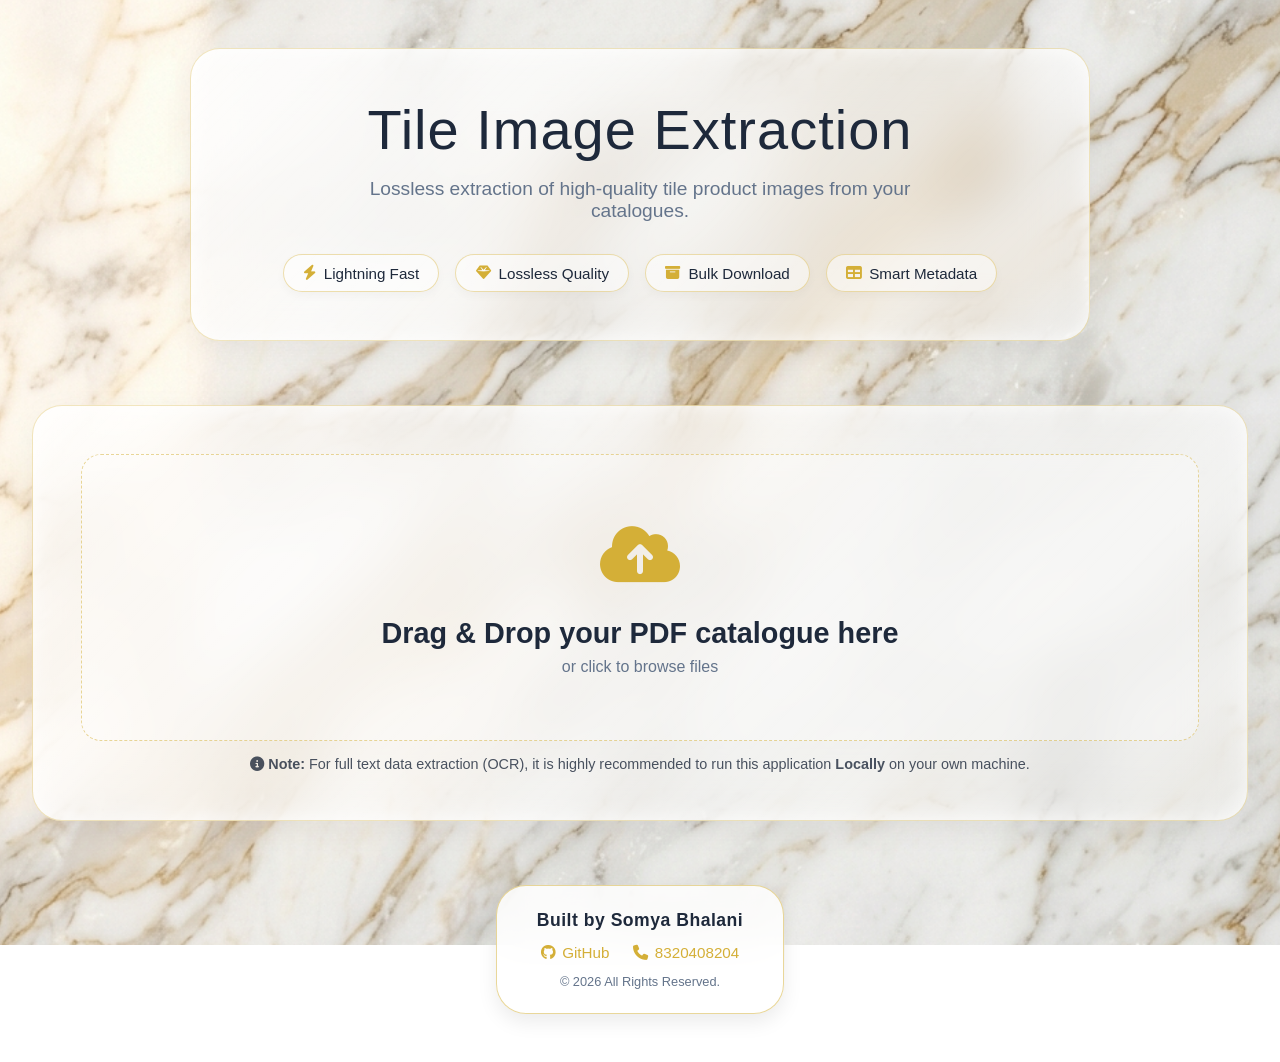
==== static/index.html @ aa3632ff "Fix: Add cache busters to force browser to load new UI logic for Scan Data button" ====
<!DOCTYPE html>
<html lang="en">
<head>
    <meta charset="UTF-8">
    <meta name="viewport" content="width=device-width, initial-scale=1.0">
    <title>Tile Image Extraction</title>
    <link rel="stylesheet" href="style.css?v=2">
    <link rel="stylesheet" href="https://cdnjs.cloudflare.com/ajax/libs/font-awesome/6.4.0/css/all.min.css">
</head>
<body>
    <div class="marble-background"></div>

    <div class="container">
        <header class="glass-panel header-glass">
            <h1>Tile Image Extraction</h1>
            <p class="subtitle">Lossless extraction of high-quality tile product images from your catalogues.</p>
            <div class="benefits-row">
                <span class="benefit-badge"><i class="fa-solid fa-bolt"></i> Lightning Fast</span>
                <span class="benefit-badge"><i class="fa-solid fa-gem"></i> Lossless Quality</span>
                <span class="benefit-badge"><i class="fa-solid fa-box-archive"></i> Bulk Download</span>
                <span class="benefit-badge"><i class="fa-solid fa-table"></i> Smart Metadata</span>
            </div>
        </header>

        <main>
            <section id="upload-section" class="glass-panel">
                <div id="drop-zone" class="drop-zone">
                    <div class="icon-container">
                        <i class="fa-solid fa-cloud-arrow-up"></i>
                    </div>
                    <h2>Drag & Drop your PDF catalogue here</h2>
                    <p>or click to browse files</p>
                    <input type="file" id="file-input" accept="application/pdf" hidden>
                </div>
                <div style="text-align: center; margin-top: 15px; color: var(--text-color); font-size: 0.9rem; opacity: 0.8;">
                    <i class="fa-solid fa-circle-info"></i> <strong>Note:</strong> For full text data extraction (OCR), it is highly recommended to run this application <strong>Locally</strong> on your own machine.
                </div>
            </section>

            <section id="loading-section" class="glass-panel hidden">
                <div class="progress-container">
                    <div class="progress-bar">
                        <div class="progress-fill" id="progress-fill"></div>
                    </div>
                    <div class="progress-text" id="progress-text">0%</div>
                </div>
                <h2 id="loading-status">Extracting Tiles...</h2>
                <div id="timer-display" class="timer-display">
                    Estimated time remaining: <span id="timer-text">calculating...</span>
                </div>
                <p>Please wait while we process your high-resolution catalogue.</p>
            </section>

            <section id="results-section" class="hidden">
                <div class="results-header">
                    <h2>Extracted Tiles</h2>
                    <div class="stats" id="results-stats">
                        <span class="stat-badge"><i class="fa-solid fa-image"></i> <span id="stat-count">0</span> tiles</span>
                        <a id="scan-data-btn" href="#" class="btn-secondary" style="display: none;">
                            <i class="fa-solid fa-file-invoice"></i> Scan Data
                        </a>
                        <a id="download-all-btn" href="#" class="btn-secondary" style="display: none;">
                            <i class="fa-solid fa-file-zipper"></i> Download All
                        </a>
                    </div>
                </div>
                
                <div class="gallery-container" id="gallery">
                    <!-- Page groups will be injected here -->
                </div>
            </section>
        </main>

        <footer class="site-footer">
            <p class="footer-main">Built by Somya Bhalani</p>
            <div class="footer-links">
                <a href="https://github.com/somyabhalani" target="_blank"><i class="fa-brands fa-github"></i> GitHub</a>
                <a href="tel:8320408204"><i class="fa-solid fa-phone"></i> 8320408204</a>
            </div>
            <p class="footer-rights">&copy; 2026 All Rights Reserved.</p>
        </footer>
    </div>

    <!-- Lightbox Modal -->
    <div id="lightbox" class="lightbox">
        <span class="close-btn">&times;</span>
        <div class="lightbox-content">
            <img id="lightbox-img" src="" alt="Expanded View">
            <div class="lightbox-info glass-panel">
                <h3 id="lb-filename">filename.png</h3>
                <div class="info-grid">
                    <div class="info-item">
                        <span class="label">Dimensions</span>
                        <span class="value" id="lb-dims">1000x1000</span>
                    </div>
                    <div class="info-item">
                        <span class="label">Size</span>
                        <span class="value" id="lb-size">500 KB</span>
                    </div>
                    <div class="info-item">
                        <span class="label">Format</span>
                        <span class="value" id="lb-format">PNG</span>
                    </div>
                    <div class="info-item">
                        <span class="label">Page</span>
                        <span class="value" id="lb-page">1</span>
                    </div>
                </div>
                <a id="lb-download" href="#" download class="btn-primary">
                    <i class="fa-solid fa-download"></i> Download Full Size
                </a>
            </div>
        </div>
    </div>

    <script src="script.js?v=2"></script>
</body>
</html>
---- static/style.css ----
:root {
    --bg-color: transparent;
    --text-color: #1e293b;
    --text-muted: #64748b;
    --primary: #d4af37;
    --primary-hover: #b49126;
    --glass-bg: rgba(255, 255, 255, 0.6);
    --glass-border: rgba(212, 175, 55, 0.4);
    --card-bg: rgba(255, 255, 255, 0.8);
}

* {
    margin: 0;
    padding: 0;
    box-sizing: border-box;
}

body {
    font-family: -apple-system, BlinkMacSystemFont, "SF Pro Display", "Segoe UI", Roboto, Helvetica, Arial, sans-serif, "Apple Color Emoji", "Segoe UI Emoji", "Segoe UI Symbol";
    background-color: var(--bg-color);
    color: var(--text-color);
    min-height: 100vh;
    overflow-x: hidden;
    position: relative;
    -webkit-font-smoothing: antialiased;
}

.marble-background {
    position: fixed;
    top: -5%;
    left: -5%;
    width: 110vw;
    height: 110vh;
    z-index: -1;
    background-image: url('marble-bg.png');
    background-size: cover;
    background-position: center;
    animation: panMarble 40s ease-in-out infinite alternate;
    opacity: 0.9;
}

@keyframes panMarble {
    0% { transform: translate(0, 0) scale(1); }
    100% { transform: translate(-2%, -2%) scale(1.1); }
}

/* Layout */
.container {
    max-width: 1400px;
    margin: 0 auto;
    padding: 3rem 2rem;
}

.header-glass {
    text-align: center;
    margin-bottom: 4rem;
    padding: 2.5rem 3rem;
    max-width: 900px;
    margin-left: auto;
    margin-right: auto;
}

header h1 {
    font-size: 3.5rem;
    font-weight: 300;
    letter-spacing: 1px;
    margin-bottom: 1rem;
    color: var(--text-color);
}

header h1 span {
    color: var(--primary);
    -webkit-background-clip: initial;
    -webkit-text-fill-color: initial;
    background: none;
}

header p.subtitle {
    font-size: 1.2rem;
    color: var(--text-muted);
    max-width: 600px;
    margin: 0 auto 2rem auto;
}

.benefits-row {
    display: flex;
    flex-wrap: wrap;
    justify-content: center;
    gap: 1rem;
    margin-top: 1.5rem;
}

.benefit-badge {
    background: rgba(255, 255, 255, 0.5);
    border: 1px solid rgba(212, 175, 55, 0.4);
    padding: 0.6rem 1.2rem;
    border-radius: 50px;
    font-size: 0.95rem;
    font-weight: 500;
    color: var(--text-color);
    display: flex;
    align-items: center;
    gap: 0.5rem;
    box-shadow: 0 4px 10px rgba(0, 0, 0, 0.03);
    transition: all 0.3s ease;
}

.benefit-badge:hover {
    background: rgba(255, 255, 255, 0.9);
    border-color: rgba(212, 175, 55, 0.8);
    transform: translateY(-2px);
    box-shadow: 0 6px 15px rgba(212, 175, 55, 0.15);
}

.benefit-badge i {
    color: var(--primary);
}

/* Glassmorphism Panel (Liquid Glass) */
.glass-panel {
    background: linear-gradient(135deg, rgba(255, 255, 255, 0.8), rgba(255, 255, 255, 0.4));
    backdrop-filter: blur(30px);
    -webkit-backdrop-filter: blur(30px);
    border: 1px solid rgba(212, 175, 55, 0.3);
    box-shadow: 0 8px 32px 0 rgba(0, 0, 0, 0.05), inset 0 0 20px rgba(255, 255, 255, 0.8);
    border-radius: 30px;
    padding: 3rem;
    transition: all 0.3s ease;
}

/* Upload Section */
.drop-zone {
    border: 1px dashed rgba(212, 175, 55, 0.5);
    border-radius: 20px;
    padding: 4rem 2rem;
    text-align: center;
    cursor: pointer;
    transition: all 0.5s ease;
    position: relative;
    overflow: hidden;
    background: rgba(255, 255, 255, 0.3);
}

.drop-zone:hover, .drop-zone.dragover {
    border-color: rgba(212, 175, 55, 1);
    background: rgba(255, 255, 255, 0.6);
    transform: translateY(-2px);
    box-shadow: 0 10px 30px -10px rgba(212, 175, 55, 0.2);
}

.drop-zone .icon-container {
    font-size: 4rem;
    color: var(--primary);
    margin-bottom: 1.5rem;
    transition: transform 0.4s ease;
}

.drop-zone:hover .icon-container {
    transform: scale(1.1) translateY(-10px);
}

.drop-zone h2 {
    font-size: 1.8rem;
    margin-bottom: 0.5rem;
    font-weight: 600;
}

.drop-zone p {
    color: var(--text-muted);
}

/* Loading Section */
#loading-section {
    text-align: center;
    padding: 5rem 2rem;
}

.progress-container {
    max-width: 400px;
    margin: 0 auto 2rem auto;
}

.progress-bar {
    width: 100%;
    height: 12px;
    background: rgba(212, 175, 55, 0.1);
    border-radius: 20px;
    overflow: hidden;
    border: 1px solid rgba(212, 175, 55, 0.2);
    margin-bottom: 0.8rem;
}

.progress-fill {
    height: 100%;
    width: 0%;
    background: linear-gradient(90deg, var(--primary), #eab308);
    border-radius: 20px;
    transition: width 0.3s ease;
}

.progress-text {
    font-size: 1.2rem;
    font-weight: 600;
    color: var(--primary);
}

/* Results Section */
.results-header {
    display: flex;
    justify-content: space-between;
    align-items: center;
    margin-bottom: 2rem;
    padding-bottom: 1rem;
    border-bottom: 1px solid var(--glass-border);
}

.results-header h2 {
    font-size: 2rem;
    font-weight: 600;
}

.stat-badge {
    background: rgba(255, 255, 255, 0.8);
    backdrop-filter: blur(10px);
    -webkit-backdrop-filter: blur(10px);
    color: var(--text-color);
    padding: 0.5rem 1.2rem;
    border-radius: 20px;
    font-size: 0.95rem;
    font-weight: 600;
    border: 1px solid rgba(212, 175, 55, 0.4);
    box-shadow: 0 4px 10px rgba(0,0,0,0.05);
}

/* Page Groups */
.page-group {
    margin-bottom: 3.5rem;
}

.page-label {
    font-size: 0.75rem;
    font-weight: 700;
    letter-spacing: 2px;
    text-transform: uppercase;
    color: var(--text-muted);
    margin-bottom: 1rem;
    padding-left: 4px;
}

/* Split Layout */
.split-container {
    display: flex;
    gap: 2rem;
    align-items: flex-start;
}

.portion-card {
    background: rgba(255, 255, 255, 0.7);
    backdrop-filter: blur(20px);
    -webkit-backdrop-filter: blur(20px);
    border: 1px solid var(--glass-border);
    border-radius: 20px;
    padding: 1.5rem;
    box-shadow: 0 8px 32px rgba(0,0,0,0.05);
}

.images-portion {
    flex: 2.5; /* Larger area for images */
}

.data-portion {
    flex: 1; /* Smaller area for specs */
    position: sticky;
    top: 2rem;
}

.portion-title {
    font-size: 0.85rem;
    font-weight: 700;
    text-transform: uppercase;
    letter-spacing: 1.5px;
    color: var(--primary);
    margin-bottom: 1.5rem;
    padding-bottom: 0.5rem;
    border-bottom: 1px solid rgba(212, 175, 55, 0.2);
}

/* Data Table */
.data-table {
    display: flex;
    flex-direction: column;
    gap: 0.5rem;
}

.table-row {
    display: grid;
    grid-template-columns: 2.5fr 1fr 1.2fr;
    gap: 1rem;
    padding: 0.8rem;
    border-radius: 8px;
    font-size: 0.9rem;
    border-bottom: 1px solid rgba(0,0,0,0.03);
    transition: background 0.2s;
}

.table-row:not(.table-header):hover {
    background: rgba(212, 175, 55, 0.05);
}

.table-header {
    font-weight: 700;
    color: var(--text-color);
    border-bottom: 2px solid var(--primary);
    background: rgba(212, 175, 55, 0.08);
}

.col-name { 
    word-wrap: break-word;
}

@media (max-width: 1100px) {
    .split-container {
        flex-direction: column;
    }
    .data-portion {
        position: static;
        width: 100%;
    }
}

.meta-icon {
    font-size: 1rem;
}

.meta-label {
    color: var(--text-muted);
    font-size: 0.78rem;
    text-transform: uppercase;
    letter-spacing: 0.5px;
    font-weight: 600;
}

.meta-value {
    color: var(--text-color);
    font-weight: 600;
    font-size: 0.9rem;
}

/* Masonry Grid */
.masonry-grid {
    display: grid;
    grid-template-columns: repeat(auto-fill, minmax(250px, 1fr));
    grid-auto-rows: 20px;
    gap: 20px;
}

.tile-card {
    background: var(--card-bg);
    border-radius: 16px;
    overflow: hidden;
    position: relative;
    cursor: pointer;
    border: 1px solid var(--glass-border);
    transition: transform 0.4s cubic-bezier(0.175, 0.885, 0.32, 1.275), box-shadow 0.4s ease;
    opacity: 0;
    animation: fadeInUp 0.6s forwards;
}

@keyframes fadeInUp {
    to { opacity: 1; transform: translateY(0); }
}

.tile-card:hover {
    transform: translateY(-10px) scale(1.02);
    box-shadow: 0 20px 40px -10px rgba(0, 0, 0, 0.5);
    z-index: 10;
}

.tile-card img {
    width: 100%;
    height: 100%;
    object-fit: cover;
    display: block;
    transition: transform 0.7s ease;
}

.tile-card:hover img {
    transform: scale(1.05);
}

.tile-overlay {
    position: absolute;
    bottom: 0;
    left: 0;
    width: 100%;
    padding: 1.5rem 1rem 1rem;
    background: linear-gradient(to top, rgba(0,0,0,0.9), transparent);
    transform: translateY(20px);
    opacity: 0;
    transition: all 0.3s ease;
}

.tile-card:hover .tile-overlay {
    transform: translateY(0);
    opacity: 1;
}

.tile-overlay p {
    font-size: 0.85rem;
    color: #fff;
    margin: 0;
    font-weight: 500;
}

.tile-overlay .dim {
    color: #94a3b8;
    font-size: 0.75rem;
    margin-top: 4px;
}

/* Lightbox Modal */
.lightbox {
    position: fixed;
    top: 0;
    left: 0;
    width: 100%;
    height: 100%;
    background: rgba(255, 255, 255, 0.7);
    backdrop-filter: blur(20px);
    z-index: 1000;
    display: flex;
    justify-content: center;
    align-items: center;
    opacity: 0;
    pointer-events: none;
    transition: opacity 0.4s ease;
}

.lightbox.active {
    opacity: 1;
    pointer-events: auto;
}

.close-btn {
    position: absolute;
    top: 2rem;
    right: 3rem;
    font-size: 3rem;
    color: var(--text-color);
    cursor: pointer;
    transition: color 0.3s, transform 0.3s;
    z-index: 1001;
}

.close-btn:hover {
    color: var(--primary);
    transform: rotate(90deg);
}

.lightbox-content {
    display: flex;
    gap: 3rem;
    max-width: 90%;
    max-height: 90%;
    align-items: center;
    transform: scale(0.95);
    transition: transform 0.4s cubic-bezier(0.175, 0.885, 0.32, 1.275);
}

.lightbox.active .lightbox-content {
    transform: scale(1);
}

#lightbox-img {
    max-width: 60vw;
    max-height: 85vh;
    object-fit: contain;
    border-radius: 12px;
    box-shadow: 0 25px 50px -12px rgba(0, 0, 0, 0.5);
}

.lightbox-info {
    padding: 2.5rem;
    min-width: 350px;
}

.lightbox-info h3 {
    font-size: 1.5rem;
    margin-bottom: 2rem;
    word-break: break-all;
    line-height: 1.3;
}

.info-grid {
    display: grid;
    grid-template-columns: 1fr;
    gap: 1.5rem;
    margin-bottom: 2.5rem;
}

.info-item {
    display: flex;
    flex-direction: column;
    gap: 0.3rem;
    padding-bottom: 1rem;
    border-bottom: 1px solid rgba(212, 175, 55, 0.2);
}

.info-item .label {
    color: var(--text-muted);
    font-size: 0.85rem;
    text-transform: uppercase;
    letter-spacing: 1px;
}

.info-item .value {
    font-size: 1.2rem;
    font-weight: 500;
}

.btn-primary {
    display: inline-flex;
    align-items: center;
    justify-content: center;
    gap: 0.8rem;
    width: 100%;
    padding: 1rem;
    background: var(--primary);
    color: #fff;
    text-decoration: none;
    border-radius: 12px;
    font-weight: 600;
    transition: background 0.3s, transform 0.2s, box-shadow 0.2s;
    border: none;
    cursor: pointer;
}

.btn-primary:hover {
    background: var(--primary-hover);
    transform: translateY(-2px);
    box-shadow: 0 8px 20px rgba(212, 175, 55, 0.3);
}

.btn-secondary {
    display: inline-flex;
    align-items: center;
    justify-content: center;
    gap: 0.5rem;
    padding: 0.5rem 1.2rem;
    background: rgba(255, 255, 255, 0.8);
    backdrop-filter: blur(10px);
    -webkit-backdrop-filter: blur(10px);
    color: var(--text-color);
    text-decoration: none;
    border-radius: 20px;
    font-weight: 500;
    font-size: 0.95rem;
    border: 1px solid rgba(212, 175, 55, 0.4);
    box-shadow: 0 4px 10px rgba(0,0,0,0.05);
    transition: all 0.3s ease;
    margin-left: 1rem;
}

.btn-secondary:hover {
    background: rgba(255, 255, 255, 1);
    border-color: rgba(212, 175, 55, 1);
    transform: translateY(-2px);
    box-shadow: 0 6px 15px rgba(212, 175, 55, 0.2);
}

.hidden {
    display: none !important;
}

/* Responsive */
@media (max-width: 900px) {
    .lightbox-content {
        flex-direction: column;
        overflow-y: auto;
        padding-top: 4rem;
        gap: 1.5rem;
    }
    
    #lightbox-img {
        max-width: 100%;
        max-height: 50vh;
    }
    
    .close-btn {
        top: 1rem;
        right: 1.5rem;
    }
}

/* Footer */
.site-footer {
    text-align: center;
    padding: 1.5rem 2.5rem;
    margin: 4rem auto 0;
    max-width: fit-content;
    color: var(--text-color);
    background: rgba(255, 255, 255, 0.85);
    backdrop-filter: blur(20px);
    -webkit-backdrop-filter: blur(20px);
    border: 1px solid rgba(212, 175, 55, 0.5);
    border-radius: 30px;
    box-shadow: 0 8px 20px rgba(0, 0, 0, 0.08);
    display: flex;
    flex-direction: column;
    gap: 0.8rem;
}

.footer-main {
    font-size: 1.1rem;
    font-weight: 600;
    letter-spacing: 0.5px;
    margin: 0;
}

.footer-links {
    display: flex;
    gap: 1.5rem;
    justify-content: center;
}

.footer-links a {
    color: var(--primary);
    text-decoration: none;
    font-weight: 500;
    font-size: 0.95rem;
    transition: color 0.3s;
    display: inline-flex;
    align-items: center;
    gap: 0.4rem;
}

.footer-links a:hover {
    color: var(--primary-hover);
}

.footer-rights {
    font-size: 0.8rem;
    color: var(--text-muted);
    margin: 0;
}

/* Mobile Responsive Adjustments */
@media (max-width: 768px) {
    .container {
        padding: 1.5rem 1rem;
    }

    .header-glass {
        padding: 1.5rem;
        margin-bottom: 2rem;
    }

    header h1 {
        font-size: 2.2rem;
    }

    header p.subtitle {
        font-size: 1rem;
        margin-bottom: 1.5rem;
    }

    .benefit-badge {
        font-size: 0.85rem;
        padding: 0.5rem 0.8rem;
    }

    .glass-panel {
        padding: 1.5rem;
    }

    .drop-zone {
        padding: 2rem 1rem;
    }

    .results-header {
        flex-direction: column;
        align-items: flex-start;
        gap: 1rem;
    }

    .btn-secondary {
        margin-left: 0;
        margin-top: 0.5rem;
    }

    .masonry-grid {
        grid-template-columns: repeat(auto-fill, minmax(150px, 1fr));
        gap: 10px;
    }

    .lightbox-info {
        min-width: auto;
        width: 100%;
        padding: 1.5rem;
    }

    .site-footer {
        padding: 1.5rem;
        width: 90%;
        max-width: none;
    }

    .footer-links {
        flex-direction: column;
        gap: 0.8rem;
    }
}

.timer-display {
    margin: 1.5rem 0;
    font-size: 1.1rem;
    color: var(--primary);
    font-weight: 600;
}

#timer-text {
    font-family: 'Outfit', sans-serif;
    background: rgba(212, 175, 55, 0.1);
    padding: 2px 8px;
    border-radius: 4px;
}
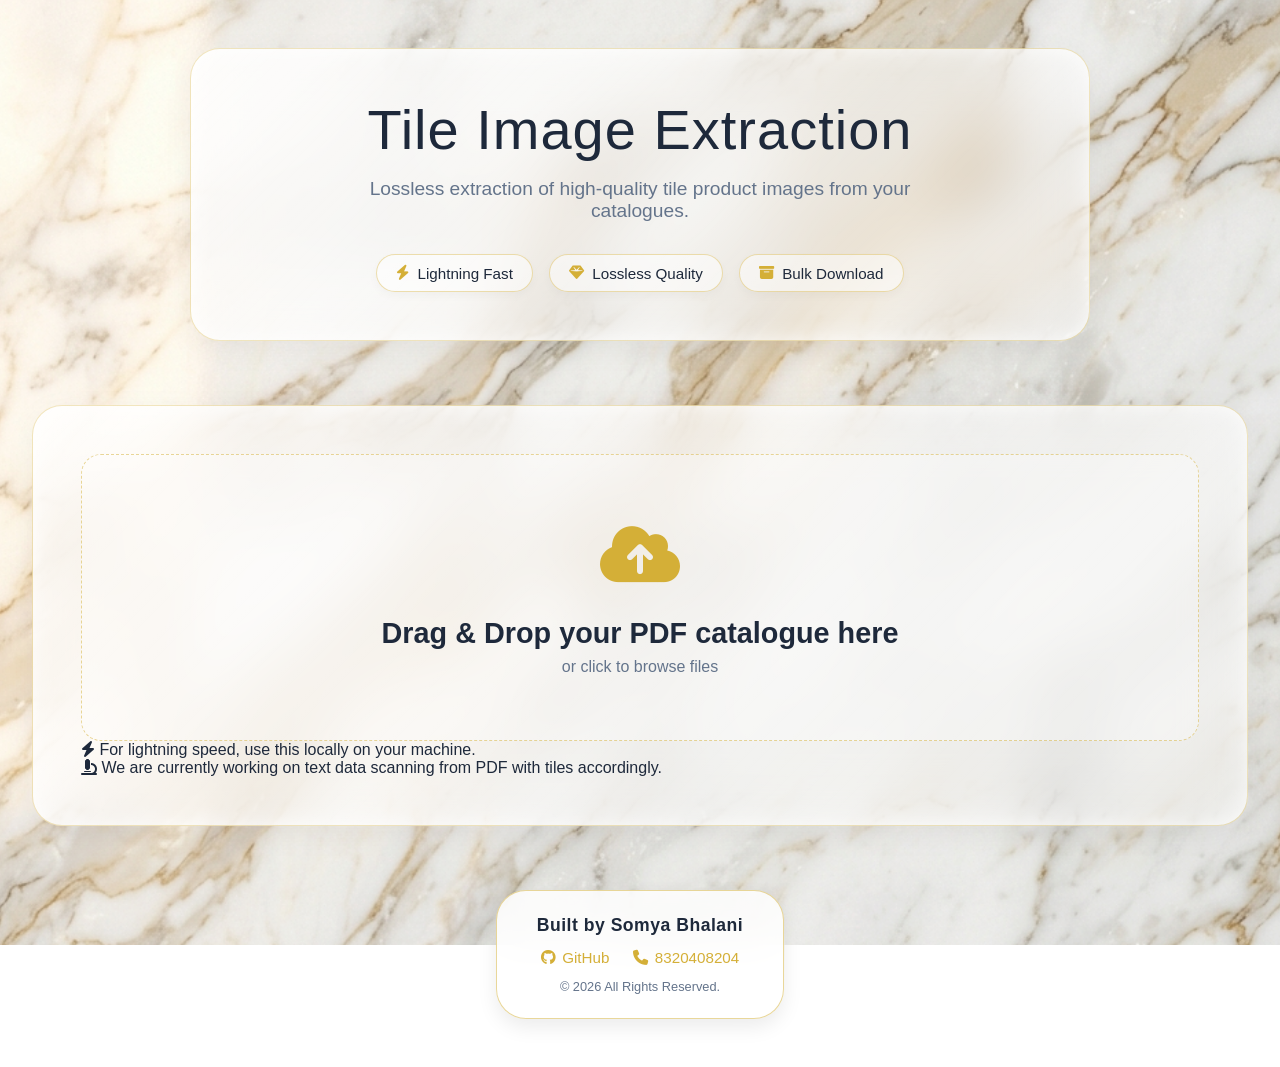
==== commit ef265f1d: "Major Update: Optimized image extraction, robust UI for large PDFs, and enhanced gallery with metada" ====
--- a/static/index.html
+++ b/static/index.html
@@ -4,7 +4,7 @@
     <meta charset="UTF-8">
     <meta name="viewport" content="width=device-width, initial-scale=1.0">
     <title>Tile Image Extraction</title>
-    <link rel="stylesheet" href="style.css?v=2">
+    <link rel="stylesheet" href="style.css?v=3">
     <link rel="stylesheet" href="https://cdnjs.cloudflare.com/ajax/libs/font-awesome/6.4.0/css/all.min.css">
 </head>
 <body>
@@ -18,7 +18,6 @@
                 <span class="benefit-badge"><i class="fa-solid fa-bolt"></i> Lightning Fast</span>
                 <span class="benefit-badge"><i class="fa-solid fa-gem"></i> Lossless Quality</span>
                 <span class="benefit-badge"><i class="fa-solid fa-box-archive"></i> Bulk Download</span>
-                <span class="benefit-badge"><i class="fa-solid fa-table"></i> Smart Metadata</span>
             </div>
         </header>
 
@@ -32,8 +31,9 @@
                     <p>or click to browse files</p>
                     <input type="file" id="file-input" accept="application/pdf" hidden>
                 </div>
-                <div style="text-align: center; margin-top: 15px; color: var(--text-color); font-size: 0.9rem; opacity: 0.8;">
-                    <i class="fa-solid fa-circle-info"></i> <strong>Note:</strong> For full text data extraction (OCR), it is highly recommended to run this application <strong>Locally</strong> on your own machine.
+                <div class="upload-notes">
+                    <p><i class="fa-solid fa-bolt"></i> For lightning speed, use this locally on your machine.</p>
+                    <p><i class="fa-solid fa-microscope"></i> We are currently working on text data scanning from PDF with tiles accordingly.</p>
                 </div>
             </section>
 
@@ -45,9 +45,6 @@
                     <div class="progress-text" id="progress-text">0%</div>
                 </div>
                 <h2 id="loading-status">Extracting Tiles...</h2>
-                <div id="timer-display" class="timer-display">
-                    Estimated time remaining: <span id="timer-text">calculating...</span>
-                </div>
                 <p>Please wait while we process your high-resolution catalogue.</p>
             </section>
 
@@ -56,9 +53,7 @@
                     <h2>Extracted Tiles</h2>
                     <div class="stats" id="results-stats">
                         <span class="stat-badge"><i class="fa-solid fa-image"></i> <span id="stat-count">0</span> tiles</span>
-                        <a id="scan-data-btn" href="#" class="btn-secondary" style="display: none;">
-                            <i class="fa-solid fa-file-invoice"></i> Scan Data
-                        </a>
+
                         <a id="download-all-btn" href="#" class="btn-secondary" style="display: none;">
                             <i class="fa-solid fa-file-zipper"></i> Download All
                         </a>
--- a/static/style.css
+++ b/static/style.css
@@ -349,9 +349,8 @@
 /* Masonry Grid */
 .masonry-grid {
     display: grid;
-    grid-template-columns: repeat(auto-fill, minmax(250px, 1fr));
-    grid-auto-rows: 20px;
-    gap: 20px;
+    grid-template-columns: repeat(auto-fill, minmax(280px, 1fr));
+    gap: 2rem;
 }
 
 .tile-card {
@@ -361,9 +360,19 @@
     position: relative;
     cursor: pointer;
     border: 1px solid var(--glass-border);
-    transition: transform 0.4s cubic-bezier(0.175, 0.885, 0.32, 1.275), box-shadow 0.4s ease;
+    transition: all 0.4s cubic-bezier(0.175, 0.885, 0.32, 1.275);
     opacity: 0;
     animation: fadeInUp 0.6s forwards;
+    
+    /* Force square medium cards */
+    width: 100%;
+    height: 280px; /* Explicit height instead of aspect-ratio */
+    display: flex;
+    align-items: center;
+    justify-content: center;
+    padding: 15px;
+    background: rgba(255, 255, 255, 0.6);
+    backdrop-filter: blur(10px);
 }
 
 @keyframes fadeInUp {
@@ -377,9 +386,11 @@
 }
 
 .tile-card img {
-    width: 100%;
-    height: 100%;
-    object-fit: cover;
+    max-width: 100%;
+    max-height: 100%;
+    width: auto;
+    height: auto;
+    object-fit: contain;
     display: block;
     transition: transform 0.7s ease;
 }
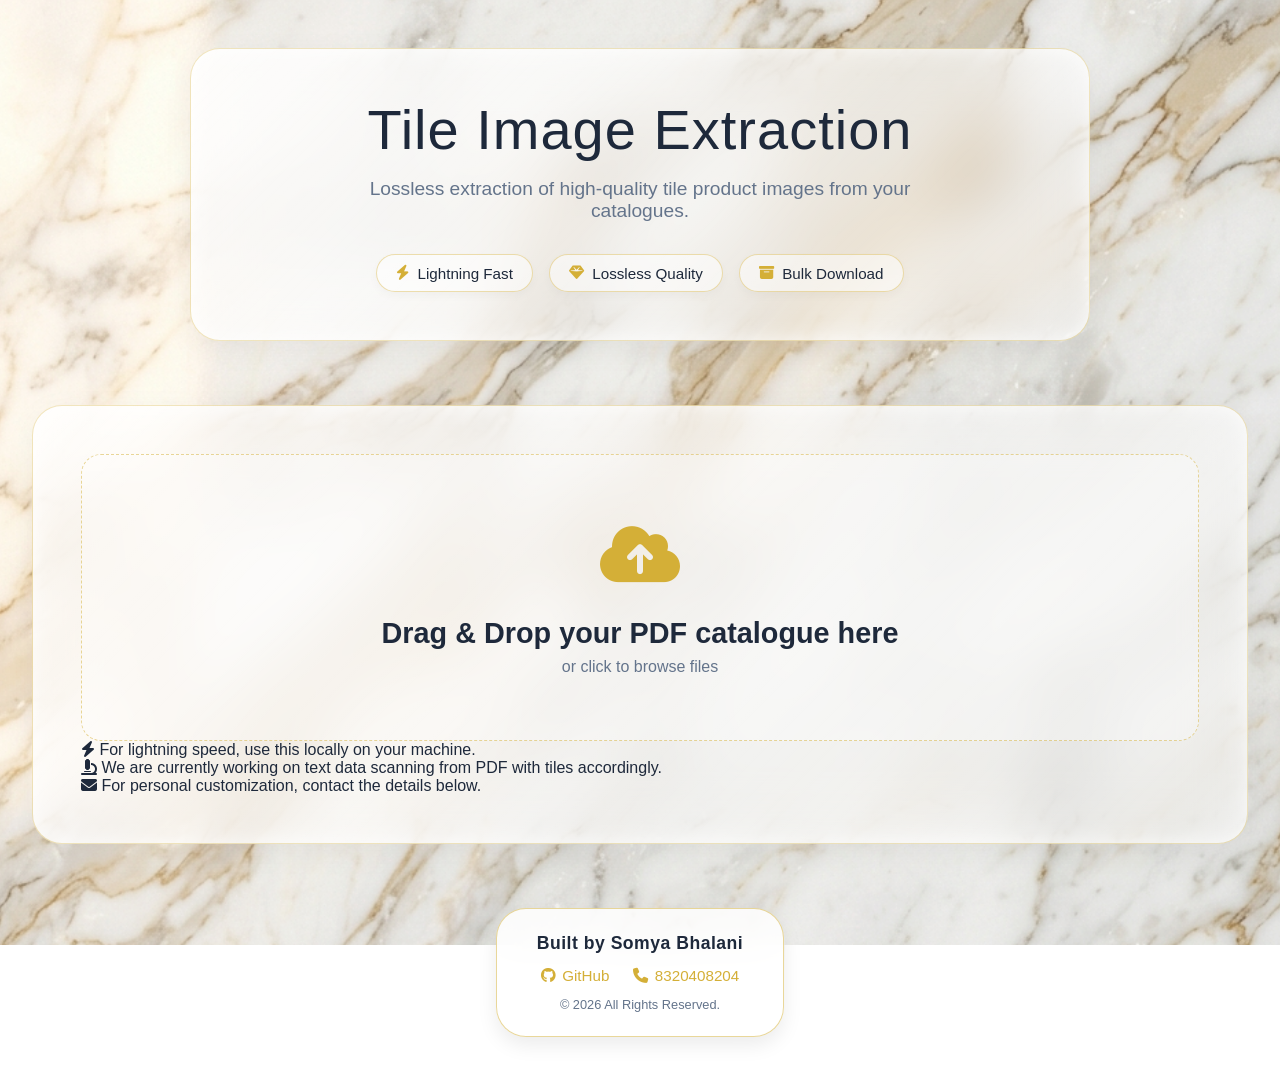
==== commit 42d9de57: "Add customization contact note" ====
--- a/static/index.html
+++ b/static/index.html
@@ -34,6 +34,7 @@
                 <div class="upload-notes">
                     <p><i class="fa-solid fa-bolt"></i> For lightning speed, use this locally on your machine.</p>
                     <p><i class="fa-solid fa-microscope"></i> We are currently working on text data scanning from PDF with tiles accordingly.</p>
+                    <p><i class="fa-solid fa-envelope"></i> For personal customization, contact the details below.</p>
                 </div>
             </section>
 
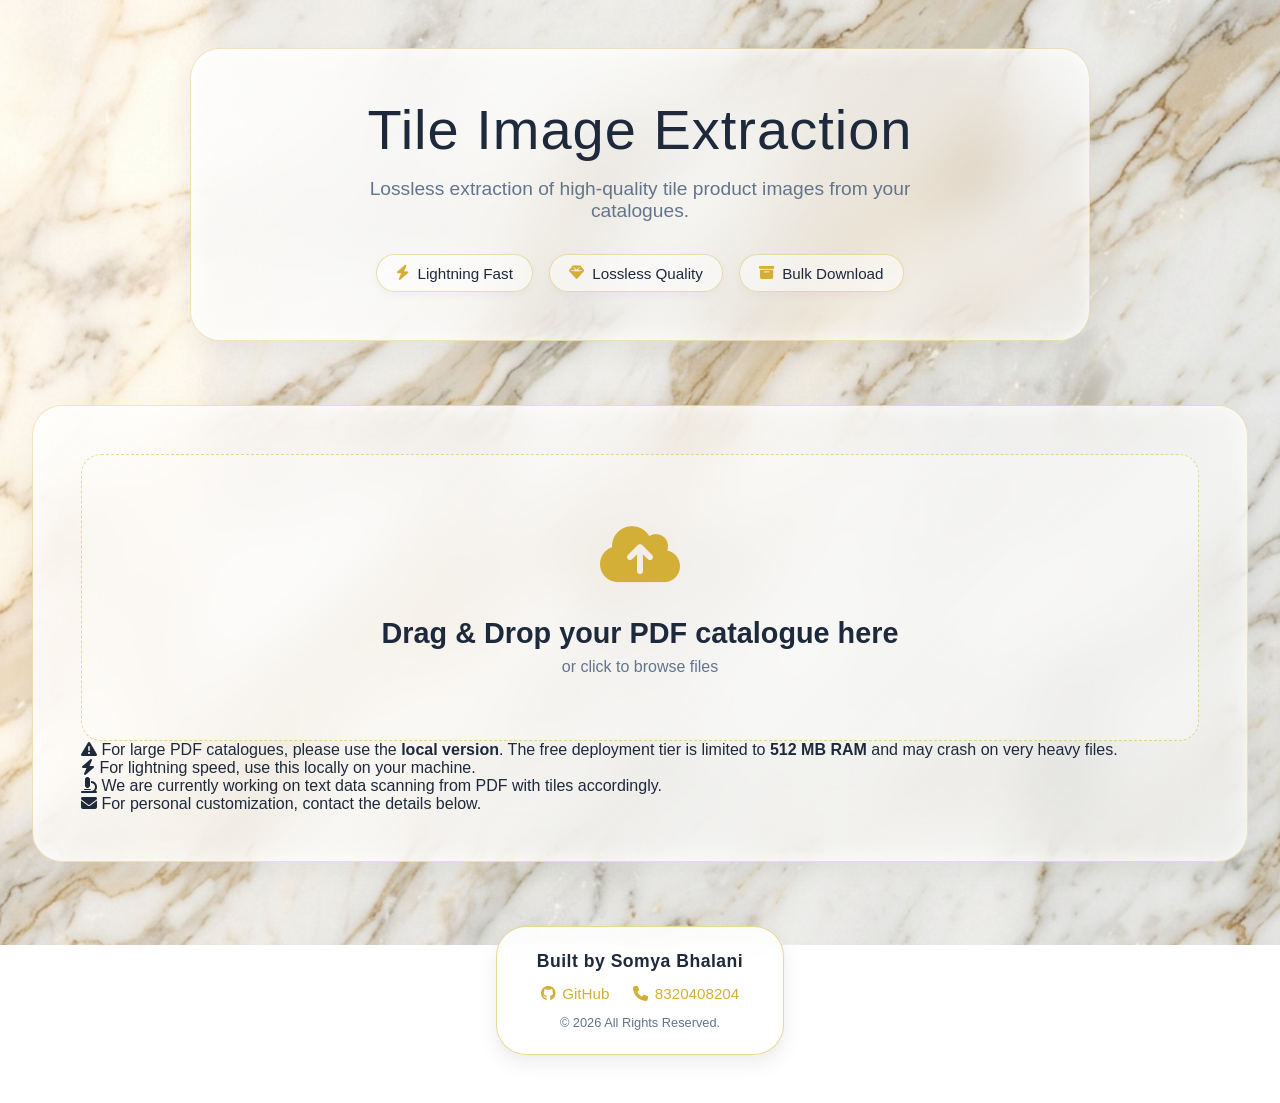
==== commit cbda6e51: "Add highlighted memory limit warning" ====
--- a/static/index.html
+++ b/static/index.html
@@ -32,6 +32,7 @@
                     <input type="file" id="file-input" accept="application/pdf" hidden>
                 </div>
                 <div class="upload-notes">
+                    <p class="note-highlight"><i class="fa-solid fa-triangle-exclamation"></i> For large PDF catalogues, please use the <b>local version</b>. The free deployment tier is limited to <b>512 MB RAM</b> and may crash on very heavy files.</p>
                     <p><i class="fa-solid fa-bolt"></i> For lightning speed, use this locally on your machine.</p>
                     <p><i class="fa-solid fa-microscope"></i> We are currently working on text data scanning from PDF with tiles accordingly.</p>
                     <p><i class="fa-solid fa-envelope"></i> For personal customization, contact the details below.</p>
@@ -109,6 +110,6 @@
         </div>
     </div>
 
-    <script src="script.js?v=2"></script>
+    <script src="script.js?v=3"></script>
 </body>
 </html>
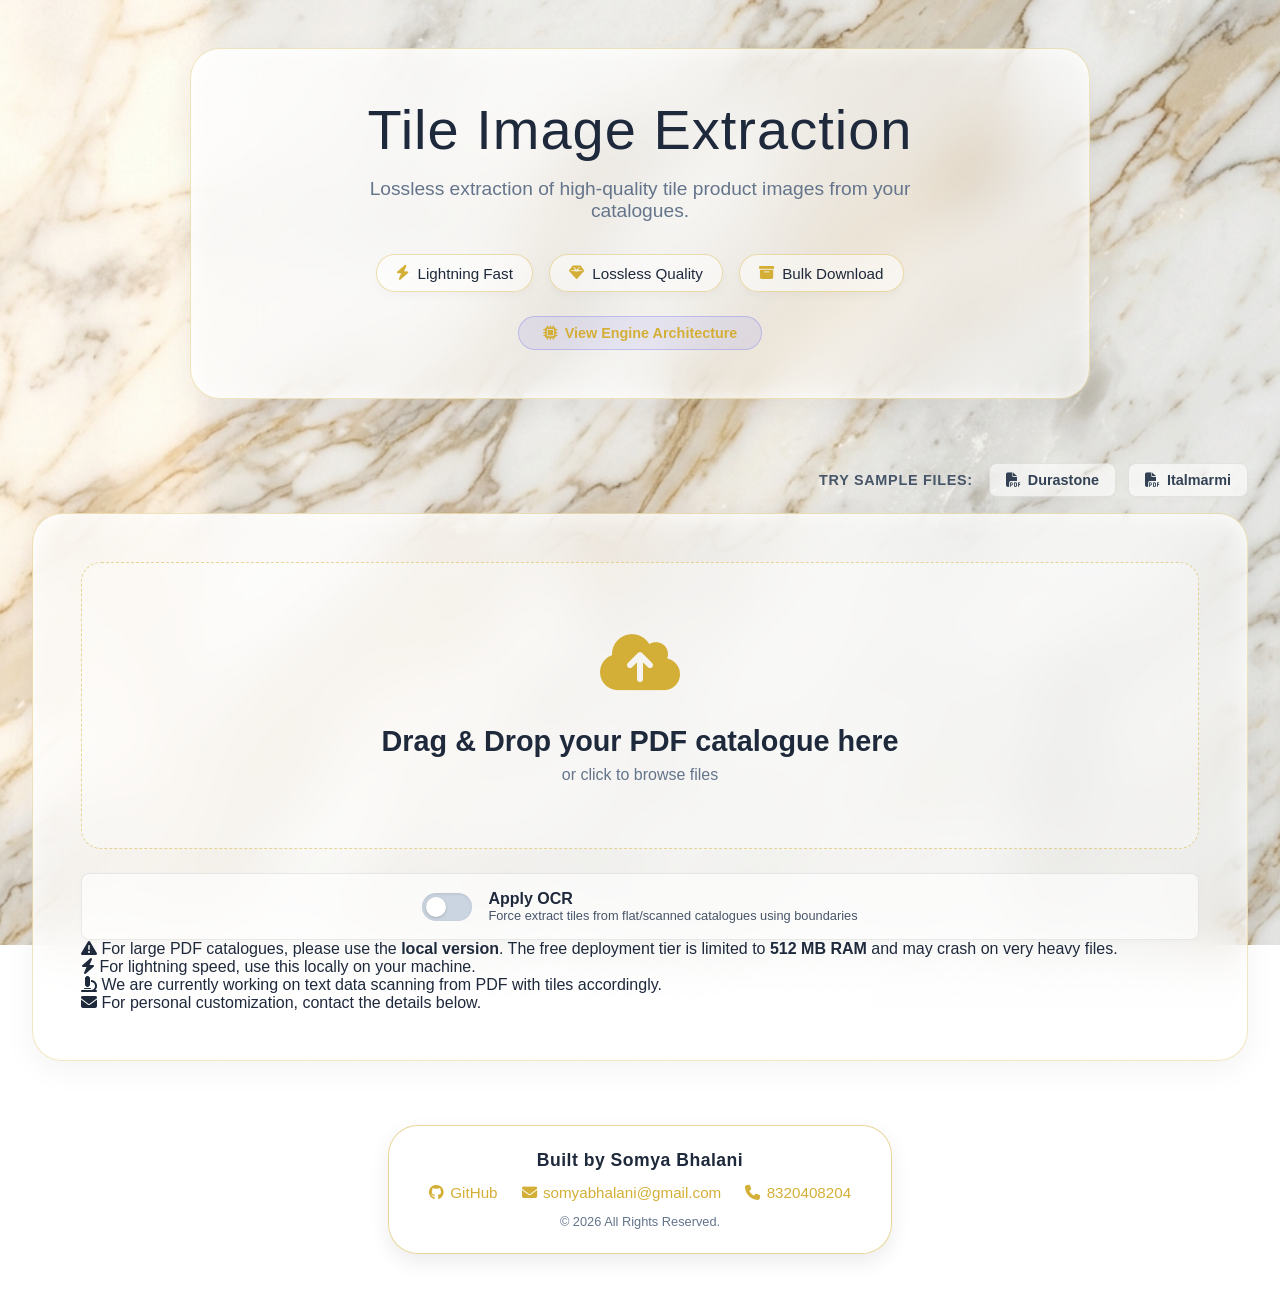
==== commit 36035813: "Ultra-premium Apple-inspired redesign of UI and new architecture page" ====
--- a/static/index.html
+++ b/static/index.html
@@ -4,8 +4,138 @@
     <meta charset="UTF-8">
     <meta name="viewport" content="width=device-width, initial-scale=1.0">
     <title>Tile Image Extraction</title>
-    <link rel="stylesheet" href="style.css?v=3">
+    <link rel="stylesheet" href="style.css?v=7">
     <link rel="stylesheet" href="https://cdnjs.cloudflare.com/ajax/libs/font-awesome/6.4.0/css/all.min.css">
+    <style>
+        /* INLINE STYLES TO BYPASS CACHE */
+        .ocr-toggle-container {
+            display: flex;
+            align-items: center;
+            justify-content: center;
+            margin-top: 1.5rem;
+            padding: 1rem;
+            background: rgba(255, 255, 255, 0.6);
+            border-radius: 8px;
+            border: 1px solid rgba(0, 0, 0, 0.08);
+            gap: 1rem;
+            box-shadow: 0 2px 10px rgba(0,0,0,0.02);
+        }
+        .toggle-switch {
+            position: relative;
+            display: inline-block;
+            width: 50px;
+            height: 28px;
+        }
+        .toggle-switch input { 
+            opacity: 0;
+            width: 0;
+            height: 0;
+        }
+        .slider {
+            position: absolute;
+            cursor: pointer;
+            top: 0; left: 0; right: 0; bottom: 0;
+            background-color: #cbd5e1;
+            transition: .4s;
+            border-radius: 34px;
+            box-shadow: inset 0 1px 3px rgba(0,0,0,0.1);
+        }
+        .slider:before {
+            position: absolute;
+            content: "";
+            height: 20px;
+            width: 20px;
+            left: 4px;
+            bottom: 4px;
+            background-color: white;
+            transition: .4s;
+            border-radius: 50%;
+            box-shadow: 0 1px 3px rgba(0,0,0,0.2);
+        }
+        input:checked + .slider {
+            background-color: #6366f1;
+        }
+        input:checked + .slider:before {
+            transform: translateX(22px);
+        }
+        .toggle-label {
+            display: flex;
+            flex-direction: column;
+            text-align: left;
+        }
+        .toggle-title {
+            font-weight: 700;
+            color: #1e293b;
+        }
+        .toggle-desc {
+            font-size: 0.8rem;
+            color: #475569;
+        }
+        .badge-ocr {
+            position: absolute;
+            top: 10px;
+            right: 10px;
+            background: #f97316;
+            color: white;
+            font-size: 0.7rem;
+            font-weight: bold;
+            padding: 3px 8px;
+            border-radius: 12px;
+            z-index: 5;
+            box-shadow: 0 4px 6px rgba(0,0,0,0.3);
+        }
+        
+        /* Sample Files Section (Top Right) Inline Styles */
+        .top-samples {
+            display: flex;
+            justify-content: flex-end;
+            align-items: center;
+            gap: 1rem;
+            margin-bottom: 1rem;
+            width: 100%;
+        }
+        .top-samples span {
+            font-size: 0.9rem;
+            color: #475569;
+            text-transform: uppercase;
+            letter-spacing: 0.05em;
+            font-weight: 700;
+        }
+        .top-samples-links {
+            display: flex;
+            gap: 0.75rem;
+        }
+        .sample-btn {
+            display: inline-flex;
+            align-items: center;
+            gap: 0.5rem;
+            padding: 0.5rem 1rem;
+            background: rgba(255, 255, 255, 0.6);
+            color: #334155;
+            text-decoration: none;
+            border-radius: 8px;
+            border: 1px solid rgba(0, 0, 0, 0.08);
+            transition: all 0.2s;
+            font-size: 0.9rem;
+            font-weight: 600;
+            box-shadow: 0 2px 4px rgba(0,0,0,0.02);
+        }
+        .sample-btn:hover {
+            background: white;
+            color: #4f46e5;
+            transform: translateY(-2px);
+            box-shadow: 0 4px 10px rgba(0,0,0,0.05);
+        }
+        @media (max-width: 768px) {
+            .top-samples {
+                flex-direction: column;
+                justify-content: center;
+                align-items: center;
+                gap: 0.5rem;
+                margin-bottom: 1.5rem;
+            }
+        }
+    </style>
 </head>
 <body>
     <div class="marble-background"></div>
@@ -19,9 +149,26 @@
                 <span class="benefit-badge"><i class="fa-solid fa-gem"></i> Lossless Quality</span>
                 <span class="benefit-badge"><i class="fa-solid fa-box-archive"></i> Bulk Download</span>
             </div>
+            
+            <a href="engine.html" style="display: inline-flex; align-items: center; gap: 0.5rem; margin-top: 1.5rem; padding: 0.5rem 1.5rem; border-radius: 20px; background: rgba(99, 102, 241, 0.1); color: var(--primary); text-decoration: none; font-weight: 600; font-size: 0.9rem; border: 1px solid rgba(99, 102, 241, 0.3); transition: all 0.3s;">
+                <i class="fa-solid fa-microchip"></i> View Engine Architecture
+            </a>
         </header>
 
         <main>
+            <!-- Sample Files sitting directly above the card -->
+            <div class="top-samples">
+                <span>Try sample files:</span>
+                <div class="top-samples-links">
+                    <a href="/samples/Durastone-AP.pdf" download class="sample-btn">
+                        <i class="fa-solid fa-file-pdf"></i> Durastone
+                    </a>
+                    <a href="/samples/ITALMARMI.pdf" download class="sample-btn">
+                        <i class="fa-solid fa-file-pdf"></i> Italmarmi
+                    </a>
+                </div>
+            </div>
+
             <section id="upload-section" class="glass-panel">
                 <div id="drop-zone" class="drop-zone">
                     <div class="icon-container">
@@ -31,6 +178,18 @@
                     <p>or click to browse files</p>
                     <input type="file" id="file-input" accept="application/pdf" hidden>
                 </div>
+                
+                <div class="ocr-toggle-container">
+                    <label class="toggle-switch">
+                        <input type="checkbox" id="ocr-toggle">
+                        <span class="slider round"></span>
+                    </label>
+                    <div class="toggle-label">
+                        <span class="toggle-title">Apply OCR</span>
+                        <span class="toggle-desc">Force extract tiles from flat/scanned catalogues using boundaries</span>
+                    </div>
+                </div>
+
                 <div class="upload-notes">
                     <p class="note-highlight"><i class="fa-solid fa-triangle-exclamation"></i> For large PDF catalogues, please use the <b>local version</b>. The free deployment tier is limited to <b>512 MB RAM</b> and may crash on very heavy files.</p>
                     <p><i class="fa-solid fa-bolt"></i> For lightning speed, use this locally on your machine.</p>
@@ -72,7 +231,8 @@
             <p class="footer-main">Built by Somya Bhalani</p>
             <div class="footer-links">
                 <a href="https://github.com/somyabhalani" target="_blank"><i class="fa-brands fa-github"></i> GitHub</a>
-                <a href="tel:8320408204"><i class="fa-solid fa-phone"></i> 8320408204</a>
+                <a href="mailto:somyabhalani@gmail.com"><i class="fa-solid fa-envelope"></i> somyabhalani@gmail.com</a>
+                <a href="tel:+918320408204"><i class="fa-solid fa-phone"></i> 8320408204</a>
             </div>
             <p class="footer-rights">&copy; 2026 All Rights Reserved.</p>
         </footer>
@@ -110,6 +270,6 @@
         </div>
     </div>
 
-    <script src="script.js?v=3"></script>
+    <script src="script.js?v=4"></script>
 </body>
 </html>
--- a/static/style.css
+++ b/static/style.css
@@ -1,737 +1,878 @@
-:root {
-    --bg-color: transparent;
-    --text-color: #1e293b;
-    --text-muted: #64748b;
-    --primary: #d4af37;
-    --primary-hover: #b49126;
-    --glass-bg: rgba(255, 255, 255, 0.6);
-    --glass-border: rgba(212, 175, 55, 0.4);
-    --card-bg: rgba(255, 255, 255, 0.8);
-}
-
-* {
-    margin: 0;
-    padding: 0;
-    box-sizing: border-box;
-}
-
-body {
-    font-family: -apple-system, BlinkMacSystemFont, "SF Pro Display", "Segoe UI", Roboto, Helvetica, Arial, sans-serif, "Apple Color Emoji", "Segoe UI Emoji", "Segoe UI Symbol";
-    background-color: var(--bg-color);
-    color: var(--text-color);
-    min-height: 100vh;
-    overflow-x: hidden;
-    position: relative;
-    -webkit-font-smoothing: antialiased;
-}
-
-.marble-background {
-    position: fixed;
-    top: -5%;
-    left: -5%;
-    width: 110vw;
-    height: 110vh;
-    z-index: -1;
-    background-image: url('marble-bg.png');
-    background-size: cover;
-    background-position: center;
-    animation: panMarble 40s ease-in-out infinite alternate;
-    opacity: 0.9;
-}
-
-@keyframes panMarble {
-    0% { transform: translate(0, 0) scale(1); }
-    100% { transform: translate(-2%, -2%) scale(1.1); }
-}
-
-/* Layout */
-.container {
-    max-width: 1400px;
-    margin: 0 auto;
-    padding: 3rem 2rem;
-}
-
-.header-glass {
-    text-align: center;
-    margin-bottom: 4rem;
-    padding: 2.5rem 3rem;
-    max-width: 900px;
-    margin-left: auto;
-    margin-right: auto;
-}
-
-header h1 {
-    font-size: 3.5rem;
-    font-weight: 300;
-    letter-spacing: 1px;
-    margin-bottom: 1rem;
-    color: var(--text-color);
-}
-
-header h1 span {
-    color: var(--primary);
-    -webkit-background-clip: initial;
-    -webkit-text-fill-color: initial;
-    background: none;
-}
-
-header p.subtitle {
-    font-size: 1.2rem;
-    color: var(--text-muted);
-    max-width: 600px;
-    margin: 0 auto 2rem auto;
-}
-
-.benefits-row {
-    display: flex;
-    flex-wrap: wrap;
-    justify-content: center;
-    gap: 1rem;
-    margin-top: 1.5rem;
-}
-
-.benefit-badge {
-    background: rgba(255, 255, 255, 0.5);
-    border: 1px solid rgba(212, 175, 55, 0.4);
-    padding: 0.6rem 1.2rem;
-    border-radius: 50px;
-    font-size: 0.95rem;
-    font-weight: 500;
-    color: var(--text-color);
-    display: flex;
-    align-items: center;
-    gap: 0.5rem;
-    box-shadow: 0 4px 10px rgba(0, 0, 0, 0.03);
-    transition: all 0.3s ease;
-}
-
-.benefit-badge:hover {
-    background: rgba(255, 255, 255, 0.9);
-    border-color: rgba(212, 175, 55, 0.8);
-    transform: translateY(-2px);
-    box-shadow: 0 6px 15px rgba(212, 175, 55, 0.15);
-}
-
-.benefit-badge i {
-    color: var(--primary);
-}
-
-/* Glassmorphism Panel (Liquid Glass) */
-.glass-panel {
-    background: linear-gradient(135deg, rgba(255, 255, 255, 0.8), rgba(255, 255, 255, 0.4));
-    backdrop-filter: blur(30px);
-    -webkit-backdrop-filter: blur(30px);
-    border: 1px solid rgba(212, 175, 55, 0.3);
-    box-shadow: 0 8px 32px 0 rgba(0, 0, 0, 0.05), inset 0 0 20px rgba(255, 255, 255, 0.8);
-    border-radius: 30px;
-    padding: 3rem;
-    transition: all 0.3s ease;
-}
-
-/* Upload Section */
-.drop-zone {
-    border: 1px dashed rgba(212, 175, 55, 0.5);
-    border-radius: 20px;
-    padding: 4rem 2rem;
-    text-align: center;
-    cursor: pointer;
-    transition: all 0.5s ease;
-    position: relative;
-    overflow: hidden;
-    background: rgba(255, 255, 255, 0.3);
-}
-
-.drop-zone:hover, .drop-zone.dragover {
-    border-color: rgba(212, 175, 55, 1);
-    background: rgba(255, 255, 255, 0.6);
-    transform: translateY(-2px);
-    box-shadow: 0 10px 30px -10px rgba(212, 175, 55, 0.2);
-}
-
-.drop-zone .icon-container {
-    font-size: 4rem;
-    color: var(--primary);
-    margin-bottom: 1.5rem;
-    transition: transform 0.4s ease;
-}
-
-.drop-zone:hover .icon-container {
-    transform: scale(1.1) translateY(-10px);
-}
-
-.drop-zone h2 {
-    font-size: 1.8rem;
-    margin-bottom: 0.5rem;
-    font-weight: 600;
-}
-
-.drop-zone p {
-    color: var(--text-muted);
-}
-
-/* Loading Section */
-#loading-section {
-    text-align: center;
-    padding: 5rem 2rem;
-}
-
-.progress-container {
-    max-width: 400px;
-    margin: 0 auto 2rem auto;
-}
-
-.progress-bar {
-    width: 100%;
-    height: 12px;
-    background: rgba(212, 175, 55, 0.1);
-    border-radius: 20px;
-    overflow: hidden;
-    border: 1px solid rgba(212, 175, 55, 0.2);
-    margin-bottom: 0.8rem;
-}
-
-.progress-fill {
-    height: 100%;
-    width: 0%;
-    background: linear-gradient(90deg, var(--primary), #eab308);
-    border-radius: 20px;
-    transition: width 0.3s ease;
-}
-
-.progress-text {
-    font-size: 1.2rem;
-    font-weight: 600;
-    color: var(--primary);
-}
-
-/* Results Section */
-.results-header {
-    display: flex;
-    justify-content: space-between;
-    align-items: center;
-    margin-bottom: 2rem;
-    padding-bottom: 1rem;
-    border-bottom: 1px solid var(--glass-border);
-}
-
-.results-header h2 {
-    font-size: 2rem;
-    font-weight: 600;
-}
-
-.stat-badge {
-    background: rgba(255, 255, 255, 0.8);
-    backdrop-filter: blur(10px);
-    -webkit-backdrop-filter: blur(10px);
-    color: var(--text-color);
-    padding: 0.5rem 1.2rem;
-    border-radius: 20px;
-    font-size: 0.95rem;
-    font-weight: 600;
-    border: 1px solid rgba(212, 175, 55, 0.4);
-    box-shadow: 0 4px 10px rgba(0,0,0,0.05);
-}
-
-/* Page Groups */
-.page-group {
-    margin-bottom: 3.5rem;
-}
-
-.page-label {
-    font-size: 0.75rem;
-    font-weight: 700;
-    letter-spacing: 2px;
-    text-transform: uppercase;
-    color: var(--text-muted);
-    margin-bottom: 1rem;
-    padding-left: 4px;
-}
-
-/* Split Layout */
-.split-container {
-    display: flex;
-    gap: 2rem;
-    align-items: flex-start;
-}
-
-.portion-card {
-    background: rgba(255, 255, 255, 0.7);
-    backdrop-filter: blur(20px);
-    -webkit-backdrop-filter: blur(20px);
-    border: 1px solid var(--glass-border);
-    border-radius: 20px;
-    padding: 1.5rem;
-    box-shadow: 0 8px 32px rgba(0,0,0,0.05);
-}
-
-.images-portion {
-    flex: 2.5; /* Larger area for images */
-}
-
-.data-portion {
-    flex: 1; /* Smaller area for specs */
-    position: sticky;
-    top: 2rem;
-}
-
-.portion-title {
-    font-size: 0.85rem;
-    font-weight: 700;
-    text-transform: uppercase;
-    letter-spacing: 1.5px;
-    color: var(--primary);
-    margin-bottom: 1.5rem;
-    padding-bottom: 0.5rem;
-    border-bottom: 1px solid rgba(212, 175, 55, 0.2);
-}
-
-/* Data Table */
-.data-table {
-    display: flex;
-    flex-direction: column;
-    gap: 0.5rem;
-}
-
-.table-row {
-    display: grid;
-    grid-template-columns: 2.5fr 1fr 1.2fr;
-    gap: 1rem;
-    padding: 0.8rem;
-    border-radius: 8px;
-    font-size: 0.9rem;
-    border-bottom: 1px solid rgba(0,0,0,0.03);
-    transition: background 0.2s;
-}
-
-.table-row:not(.table-header):hover {
-    background: rgba(212, 175, 55, 0.05);
-}
-
-.table-header {
-    font-weight: 700;
-    color: var(--text-color);
-    border-bottom: 2px solid var(--primary);
-    background: rgba(212, 175, 55, 0.08);
-}
-
-.col-name { 
-    word-wrap: break-word;
-}
-
-@media (max-width: 1100px) {
-    .split-container {
-        flex-direction: column;
-    }
-    .data-portion {
-        position: static;
-        width: 100%;
-    }
-}
-
-.meta-icon {
-    font-size: 1rem;
-}
-
-.meta-label {
-    color: var(--text-muted);
-    font-size: 0.78rem;
-    text-transform: uppercase;
-    letter-spacing: 0.5px;
-    font-weight: 600;
-}
-
-.meta-value {
-    color: var(--text-color);
-    font-weight: 600;
-    font-size: 0.9rem;
-}
-
-/* Masonry Grid */
-.masonry-grid {
-    display: grid;
-    grid-template-columns: repeat(auto-fill, minmax(280px, 1fr));
-    gap: 2rem;
-}
-
-.tile-card {
-    background: var(--card-bg);
-    border-radius: 16px;
-    overflow: hidden;
-    position: relative;
-    cursor: pointer;
-    border: 1px solid var(--glass-border);
-    transition: all 0.4s cubic-bezier(0.175, 0.885, 0.32, 1.275);
-    opacity: 0;
-    animation: fadeInUp 0.6s forwards;
-    
-    /* Force square medium cards */
-    width: 100%;
-    height: 280px; /* Explicit height instead of aspect-ratio */
-    display: flex;
-    align-items: center;
-    justify-content: center;
-    padding: 15px;
-    background: rgba(255, 255, 255, 0.6);
-    backdrop-filter: blur(10px);
-}
-
-@keyframes fadeInUp {
-    to { opacity: 1; transform: translateY(0); }
-}
-
-.tile-card:hover {
-    transform: translateY(-10px) scale(1.02);
-    box-shadow: 0 20px 40px -10px rgba(0, 0, 0, 0.5);
-    z-index: 10;
-}
-
-.tile-card img {
-    max-width: 100%;
-    max-height: 100%;
-    width: auto;
-    height: auto;
-    object-fit: contain;
-    display: block;
-    transition: transform 0.7s ease;
-}
-
-.tile-card:hover img {
-    transform: scale(1.05);
-}
-
-.tile-overlay {
-    position: absolute;
-    bottom: 0;
-    left: 0;
-    width: 100%;
-    padding: 1.5rem 1rem 1rem;
-    background: linear-gradient(to top, rgba(0,0,0,0.9), transparent);
-    transform: translateY(20px);
-    opacity: 0;
-    transition: all 0.3s ease;
-}
-
-.tile-card:hover .tile-overlay {
-    transform: translateY(0);
-    opacity: 1;
-}
-
-.tile-overlay p {
-    font-size: 0.85rem;
-    color: #fff;
-    margin: 0;
-    font-weight: 500;
-}
-
-.tile-overlay .dim {
-    color: #94a3b8;
-    font-size: 0.75rem;
-    margin-top: 4px;
-}
-
-/* Lightbox Modal */
-.lightbox {
-    position: fixed;
-    top: 0;
-    left: 0;
-    width: 100%;
-    height: 100%;
-    background: rgba(255, 255, 255, 0.7);
-    backdrop-filter: blur(20px);
-    z-index: 1000;
-    display: flex;
-    justify-content: center;
-    align-items: center;
-    opacity: 0;
-    pointer-events: none;
-    transition: opacity 0.4s ease;
-}
-
-.lightbox.active {
-    opacity: 1;
-    pointer-events: auto;
-}
-
-.close-btn {
-    position: absolute;
-    top: 2rem;
-    right: 3rem;
-    font-size: 3rem;
-    color: var(--text-color);
-    cursor: pointer;
-    transition: color 0.3s, transform 0.3s;
-    z-index: 1001;
-}
-
-.close-btn:hover {
-    color: var(--primary);
-    transform: rotate(90deg);
-}
-
-.lightbox-content {
-    display: flex;
-    gap: 3rem;
-    max-width: 90%;
-    max-height: 90%;
-    align-items: center;
-    transform: scale(0.95);
-    transition: transform 0.4s cubic-bezier(0.175, 0.885, 0.32, 1.275);
-}
-
-.lightbox.active .lightbox-content {
-    transform: scale(1);
-}
-
-#lightbox-img {
-    max-width: 60vw;
-    max-height: 85vh;
-    object-fit: contain;
-    border-radius: 12px;
-    box-shadow: 0 25px 50px -12px rgba(0, 0, 0, 0.5);
-}
-
-.lightbox-info {
-    padding: 2.5rem;
-    min-width: 350px;
-}
-
-.lightbox-info h3 {
-    font-size: 1.5rem;
-    margin-bottom: 2rem;
-    word-break: break-all;
-    line-height: 1.3;
-}
-
-.info-grid {
-    display: grid;
-    grid-template-columns: 1fr;
-    gap: 1.5rem;
-    margin-bottom: 2.5rem;
-}
-
-.info-item {
-    display: flex;
-    flex-direction: column;
-    gap: 0.3rem;
-    padding-bottom: 1rem;
-    border-bottom: 1px solid rgba(212, 175, 55, 0.2);
-}
-
-.info-item .label {
-    color: var(--text-muted);
-    font-size: 0.85rem;
-    text-transform: uppercase;
-    letter-spacing: 1px;
-}
-
-.info-item .value {
-    font-size: 1.2rem;
-    font-weight: 500;
-}
-
-.btn-primary {
-    display: inline-flex;
-    align-items: center;
-    justify-content: center;
-    gap: 0.8rem;
-    width: 100%;
-    padding: 1rem;
-    background: var(--primary);
-    color: #fff;
-    text-decoration: none;
-    border-radius: 12px;
-    font-weight: 600;
-    transition: background 0.3s, transform 0.2s, box-shadow 0.2s;
-    border: none;
-    cursor: pointer;
-}
-
-.btn-primary:hover {
-    background: var(--primary-hover);
-    transform: translateY(-2px);
-    box-shadow: 0 8px 20px rgba(212, 175, 55, 0.3);
-}
-
-.btn-secondary {
-    display: inline-flex;
-    align-items: center;
-    justify-content: center;
-    gap: 0.5rem;
-    padding: 0.5rem 1.2rem;
-    background: rgba(255, 255, 255, 0.8);
-    backdrop-filter: blur(10px);
-    -webkit-backdrop-filter: blur(10px);
-    color: var(--text-color);
-    text-decoration: none;
-    border-radius: 20px;
-    font-weight: 500;
-    font-size: 0.95rem;
-    border: 1px solid rgba(212, 175, 55, 0.4);
-    box-shadow: 0 4px 10px rgba(0,0,0,0.05);
-    transition: all 0.3s ease;
-    margin-left: 1rem;
-}
-
-.btn-secondary:hover {
-    background: rgba(255, 255, 255, 1);
-    border-color: rgba(212, 175, 55, 1);
-    transform: translateY(-2px);
-    box-shadow: 0 6px 15px rgba(212, 175, 55, 0.2);
-}
-
-.hidden {
-    display: none !important;
-}
-
-/* Responsive */
-@media (max-width: 900px) {
-    .lightbox-content {
-        flex-direction: column;
-        overflow-y: auto;
-        padding-top: 4rem;
-        gap: 1.5rem;
-    }
-    
-    #lightbox-img {
-        max-width: 100%;
-        max-height: 50vh;
-    }
-    
-    .close-btn {
-        top: 1rem;
-        right: 1.5rem;
-    }
-}
-
-/* Footer */
-.site-footer {
-    text-align: center;
-    padding: 1.5rem 2.5rem;
-    margin: 4rem auto 0;
-    max-width: fit-content;
-    color: var(--text-color);
-    background: rgba(255, 255, 255, 0.85);
-    backdrop-filter: blur(20px);
-    -webkit-backdrop-filter: blur(20px);
-    border: 1px solid rgba(212, 175, 55, 0.5);
-    border-radius: 30px;
-    box-shadow: 0 8px 20px rgba(0, 0, 0, 0.08);
-    display: flex;
-    flex-direction: column;
-    gap: 0.8rem;
-}
-
-.footer-main {
-    font-size: 1.1rem;
-    font-weight: 600;
-    letter-spacing: 0.5px;
-    margin: 0;
-}
-
-.footer-links {
-    display: flex;
-    gap: 1.5rem;
-    justify-content: center;
-}
-
-.footer-links a {
-    color: var(--primary);
-    text-decoration: none;
-    font-weight: 500;
-    font-size: 0.95rem;
-    transition: color 0.3s;
-    display: inline-flex;
-    align-items: center;
-    gap: 0.4rem;
-}
-
-.footer-links a:hover {
-    color: var(--primary-hover);
-}
-
-.footer-rights {
-    font-size: 0.8rem;
-    color: var(--text-muted);
-    margin: 0;
-}
-
-/* Mobile Responsive Adjustments */
-@media (max-width: 768px) {
-    .container {
-        padding: 1.5rem 1rem;
-    }
-
-    .header-glass {
-        padding: 1.5rem;
-        margin-bottom: 2rem;
-    }
-
-    header h1 {
-        font-size: 2.2rem;
-    }
-
-    header p.subtitle {
-        font-size: 1rem;
-        margin-bottom: 1.5rem;
-    }
-
-    .benefit-badge {
-        font-size: 0.85rem;
-        padding: 0.5rem 0.8rem;
-    }
-
-    .glass-panel {
-        padding: 1.5rem;
-    }
-
-    .drop-zone {
-        padding: 2rem 1rem;
-    }
-
-    .results-header {
-        flex-direction: column;
-        align-items: flex-start;
-        gap: 1rem;
-    }
-
-    .btn-secondary {
-        margin-left: 0;
-        margin-top: 0.5rem;
-    }
-
-    .masonry-grid {
-        grid-template-columns: repeat(auto-fill, minmax(150px, 1fr));
-        gap: 10px;
-    }
-
-    .lightbox-info {
-        min-width: auto;
-        width: 100%;
-        padding: 1.5rem;
-    }
-
-    .site-footer {
-        padding: 1.5rem;
-        width: 90%;
-        max-width: none;
-    }
-
-    .footer-links {
-        flex-direction: column;
-        gap: 0.8rem;
-    }
-}
-
-.timer-display {
-    margin: 1.5rem 0;
-    font-size: 1.1rem;
-    color: var(--primary);
-    font-weight: 600;
-}
-
-#timer-text {
-    font-family: 'Outfit', sans-serif;
-    background: rgba(212, 175, 55, 0.1);
-    padding: 2px 8px;
-    border-radius: 4px;
-}
+:root {
+    --bg-color: transparent;
+    --text-color: #1e293b;
+    --text-muted: #64748b;
+    --primary: #d4af37;
+    --primary-hover: #b49126;
+    --glass-bg: rgba(255, 255, 255, 0.6);
+    --glass-border: rgba(212, 175, 55, 0.4);
+    --card-bg: rgba(255, 255, 255, 0.8);
+}
+
+* {
+    margin: 0;
+    padding: 0;
+    box-sizing: border-box;
+}
+
+body {
+    font-family: -apple-system, BlinkMacSystemFont, "SF Pro Display", "Segoe UI", Roboto, Helvetica, Arial, sans-serif, "Apple Color Emoji", "Segoe UI Emoji", "Segoe UI Symbol";
+    background-color: var(--bg-color);
+    color: var(--text-color);
+    min-height: 100vh;
+    overflow-x: hidden;
+    position: relative;
+    -webkit-font-smoothing: antialiased;
+}
+
+.marble-background {
+    position: fixed;
+    top: -5%;
+    left: -5%;
+    width: 110vw;
+    height: 110vh;
+    z-index: -1;
+    background-image: url('marble-bg.png');
+    background-size: cover;
+    background-position: center;
+    animation: panMarble 40s ease-in-out infinite alternate;
+    opacity: 0.9;
+}
+
+@keyframes panMarble {
+    0% { transform: translate(0, 0) scale(1); }
+    100% { transform: translate(-2%, -2%) scale(1.1); }
+}
+
+/* Layout */
+.container {
+    max-width: 1400px;
+    margin: 0 auto;
+    padding: 3rem 2rem;
+}
+
+.header-glass {
+    text-align: center;
+    margin-bottom: 4rem;
+    padding: 2.5rem 3rem;
+    max-width: 900px;
+    margin-left: auto;
+    margin-right: auto;
+}
+
+header h1 {
+    font-size: 3.5rem;
+    font-weight: 300;
+    letter-spacing: 1px;
+    margin-bottom: 1rem;
+    color: var(--text-color);
+}
+
+header h1 span {
+    color: var(--primary);
+    -webkit-background-clip: initial;
+    -webkit-text-fill-color: initial;
+    background: none;
+}
+
+header p.subtitle {
+    font-size: 1.2rem;
+    color: var(--text-muted);
+    max-width: 600px;
+    margin: 0 auto 2rem auto;
+}
+
+.benefits-row {
+    display: flex;
+    flex-wrap: wrap;
+    justify-content: center;
+    gap: 1rem;
+    margin-top: 1.5rem;
+}
+
+.benefit-badge {
+    background: rgba(255, 255, 255, 0.5);
+    border: 1px solid rgba(212, 175, 55, 0.4);
+    padding: 0.6rem 1.2rem;
+    border-radius: 50px;
+    font-size: 0.95rem;
+    font-weight: 500;
+    color: var(--text-color);
+    display: flex;
+    align-items: center;
+    gap: 0.5rem;
+    box-shadow: 0 4px 10px rgba(0, 0, 0, 0.03);
+    transition: all 0.3s ease;
+}
+
+.benefit-badge:hover {
+    background: rgba(255, 255, 255, 0.9);
+    border-color: rgba(212, 175, 55, 0.8);
+    transform: translateY(-2px);
+    box-shadow: 0 6px 15px rgba(212, 175, 55, 0.15);
+}
+
+.benefit-badge i {
+    color: var(--primary);
+}
+
+/* Glassmorphism Panel (Liquid Glass) */
+.glass-panel {
+    background: linear-gradient(135deg, rgba(255, 255, 255, 0.8), rgba(255, 255, 255, 0.4));
+    backdrop-filter: blur(30px);
+    -webkit-backdrop-filter: blur(30px);
+    border: 1px solid rgba(212, 175, 55, 0.3);
+    box-shadow: 0 8px 32px 0 rgba(0, 0, 0, 0.05), inset 0 0 20px rgba(255, 255, 255, 0.8);
+    border-radius: 30px;
+    padding: 3rem;
+    transition: all 0.3s ease;
+}
+
+/* Upload Section */
+.drop-zone {
+    border: 1px dashed rgba(212, 175, 55, 0.5);
+    border-radius: 20px;
+    padding: 4rem 2rem;
+    text-align: center;
+    cursor: pointer;
+    transition: all 0.5s ease;
+    position: relative;
+    overflow: hidden;
+    background: rgba(255, 255, 255, 0.3);
+}
+
+.drop-zone:hover, .drop-zone.dragover {
+    border-color: rgba(212, 175, 55, 1);
+    background: rgba(255, 255, 255, 0.6);
+    transform: translateY(-2px);
+    box-shadow: 0 10px 30px -10px rgba(212, 175, 55, 0.2);
+}
+
+.drop-zone .icon-container {
+    font-size: 4rem;
+    color: var(--primary);
+    margin-bottom: 1.5rem;
+    transition: transform 0.4s ease;
+}
+
+.drop-zone:hover .icon-container {
+    transform: scale(1.1) translateY(-10px);
+}
+
+.drop-zone h2 {
+    font-size: 1.8rem;
+    margin-bottom: 0.5rem;
+    font-weight: 600;
+}
+
+.drop-zone p {
+    color: var(--text-muted);
+}
+
+/* Loading Section */
+#loading-section {
+    text-align: center;
+    padding: 5rem 2rem;
+}
+
+.progress-container {
+    max-width: 400px;
+    margin: 0 auto 2rem auto;
+}
+
+.progress-bar {
+    width: 100%;
+    height: 12px;
+    background: rgba(212, 175, 55, 0.1);
+    border-radius: 20px;
+    overflow: hidden;
+    border: 1px solid rgba(212, 175, 55, 0.2);
+    margin-bottom: 0.8rem;
+}
+
+.progress-fill {
+    height: 100%;
+    width: 0%;
+    background: linear-gradient(90deg, var(--primary), #eab308);
+    border-radius: 20px;
+    transition: width 0.3s ease;
+}
+
+.progress-text {
+    font-size: 1.2rem;
+    font-weight: 600;
+    color: var(--primary);
+}
+
+/* Results Section */
+.results-header {
+    display: flex;
+    justify-content: space-between;
+    align-items: center;
+    margin-bottom: 2rem;
+    padding-bottom: 1rem;
+    border-bottom: 1px solid var(--glass-border);
+}
+
+.results-header h2 {
+    font-size: 2rem;
+    font-weight: 600;
+}
+
+.stat-badge {
+    background: rgba(255, 255, 255, 0.8);
+    backdrop-filter: blur(10px);
+    -webkit-backdrop-filter: blur(10px);
+    color: var(--text-color);
+    padding: 0.5rem 1.2rem;
+    border-radius: 20px;
+    font-size: 0.95rem;
+    font-weight: 600;
+    border: 1px solid rgba(212, 175, 55, 0.4);
+    box-shadow: 0 4px 10px rgba(0,0,0,0.05);
+}
+
+/* Page Groups */
+.page-group {
+    margin-bottom: 3.5rem;
+}
+
+.page-label {
+    font-size: 0.75rem;
+    font-weight: 700;
+    letter-spacing: 2px;
+    text-transform: uppercase;
+    color: var(--text-muted);
+    margin-bottom: 1rem;
+    padding-left: 4px;
+}
+
+/* Split Layout */
+.split-container {
+    display: flex;
+    gap: 2rem;
+    align-items: flex-start;
+}
+
+.portion-card {
+    background: rgba(255, 255, 255, 0.7);
+    backdrop-filter: blur(20px);
+    -webkit-backdrop-filter: blur(20px);
+    border: 1px solid var(--glass-border);
+    border-radius: 20px;
+    padding: 1.5rem;
+    box-shadow: 0 8px 32px rgba(0,0,0,0.05);
+}
+
+.images-portion {
+    flex: 2.5; /* Larger area for images */
+}
+
+.data-portion {
+    flex: 1; /* Smaller area for specs */
+    position: sticky;
+    top: 2rem;
+}
+
+.portion-title {
+    font-size: 0.85rem;
+    font-weight: 700;
+    text-transform: uppercase;
+    letter-spacing: 1.5px;
+    color: var(--primary);
+    margin-bottom: 1.5rem;
+    padding-bottom: 0.5rem;
+    border-bottom: 1px solid rgba(212, 175, 55, 0.2);
+}
+
+/* Data Table */
+.data-table {
+    display: flex;
+    flex-direction: column;
+    gap: 0.5rem;
+}
+
+.table-row {
+    display: grid;
+    grid-template-columns: 2.5fr 1fr 1.2fr;
+    gap: 1rem;
+    padding: 0.8rem;
+    border-radius: 8px;
+    font-size: 0.9rem;
+    border-bottom: 1px solid rgba(0,0,0,0.03);
+    transition: background 0.2s;
+}
+
+.table-row:not(.table-header):hover {
+    background: rgba(212, 175, 55, 0.05);
+}
+
+.table-header {
+    font-weight: 700;
+    color: var(--text-color);
+    border-bottom: 2px solid var(--primary);
+    background: rgba(212, 175, 55, 0.08);
+}
+
+.col-name { 
+    word-wrap: break-word;
+}
+
+@media (max-width: 1100px) {
+    .split-container {
+        flex-direction: column;
+    }
+    .data-portion {
+        position: static;
+        width: 100%;
+    }
+}
+
+.meta-icon {
+    font-size: 1rem;
+}
+
+.meta-label {
+    color: var(--text-muted);
+    font-size: 0.78rem;
+    text-transform: uppercase;
+    letter-spacing: 0.5px;
+    font-weight: 600;
+}
+
+.meta-value {
+    color: var(--text-color);
+    font-weight: 600;
+    font-size: 0.9rem;
+}
+
+/* Masonry Grid */
+.masonry-grid {
+    display: grid;
+    grid-template-columns: repeat(auto-fill, minmax(280px, 1fr));
+    gap: 2rem;
+}
+
+.tile-card {
+    background: var(--card-bg);
+    border-radius: 16px;
+    overflow: hidden;
+    position: relative;
+    cursor: pointer;
+    border: 1px solid var(--glass-border);
+    transition: all 0.4s cubic-bezier(0.175, 0.885, 0.32, 1.275);
+    opacity: 0;
+    animation: fadeInUp 0.6s forwards;
+    
+    /* Force square medium cards */
+    width: 100%;
+    height: 280px; /* Explicit height instead of aspect-ratio */
+    display: flex;
+    align-items: center;
+    justify-content: center;
+    padding: 15px;
+    background: rgba(255, 255, 255, 0.6);
+    backdrop-filter: blur(10px);
+}
+
+@keyframes fadeInUp {
+    to { opacity: 1; transform: translateY(0); }
+}
+
+.tile-card:hover {
+    transform: translateY(-10px) scale(1.02);
+    box-shadow: 0 20px 40px -10px rgba(0, 0, 0, 0.5);
+    z-index: 10;
+}
+
+.tile-card img {
+    max-width: 100%;
+    max-height: 100%;
+    width: auto;
+    height: auto;
+    object-fit: contain;
+    display: block;
+    transition: transform 0.7s ease;
+}
+
+.tile-card:hover img {
+    transform: scale(1.05);
+}
+
+.tile-overlay {
+    position: absolute;
+    bottom: 0;
+    left: 0;
+    width: 100%;
+    padding: 1.5rem 1rem 1rem;
+    background: linear-gradient(to top, rgba(0,0,0,0.9), transparent);
+    transform: translateY(20px);
+    opacity: 0;
+    transition: all 0.3s ease;
+}
+
+.tile-card:hover .tile-overlay {
+    transform: translateY(0);
+    opacity: 1;
+}
+
+.tile-overlay p {
+    font-size: 0.85rem;
+    color: #fff;
+    margin: 0;
+    font-weight: 500;
+}
+
+.tile-overlay .dim {
+    color: #94a3b8;
+    font-size: 0.75rem;
+    margin-top: 4px;
+}
+
+/* Lightbox Modal */
+.lightbox {
+    position: fixed;
+    top: 0;
+    left: 0;
+    width: 100%;
+    height: 100%;
+    background: rgba(255, 255, 255, 0.7);
+    backdrop-filter: blur(20px);
+    z-index: 1000;
+    display: flex;
+    justify-content: center;
+    align-items: center;
+    opacity: 0;
+    pointer-events: none;
+    transition: opacity 0.4s ease;
+}
+
+.lightbox.active {
+    opacity: 1;
+    pointer-events: auto;
+}
+
+.close-btn {
+    position: absolute;
+    top: 2rem;
+    right: 3rem;
+    font-size: 3rem;
+    color: var(--text-color);
+    cursor: pointer;
+    transition: color 0.3s, transform 0.3s;
+    z-index: 1001;
+}
+
+.close-btn:hover {
+    color: var(--primary);
+    transform: rotate(90deg);
+}
+
+.lightbox-content {
+    display: flex;
+    gap: 3rem;
+    max-width: 90%;
+    max-height: 90%;
+    align-items: center;
+    transform: scale(0.95);
+    transition: transform 0.4s cubic-bezier(0.175, 0.885, 0.32, 1.275);
+}
+
+.lightbox.active .lightbox-content {
+    transform: scale(1);
+}
+
+#lightbox-img {
+    max-width: 60vw;
+    max-height: 85vh;
+    object-fit: contain;
+    border-radius: 12px;
+    box-shadow: 0 25px 50px -12px rgba(0, 0, 0, 0.5);
+}
+
+.lightbox-info {
+    padding: 2.5rem;
+    min-width: 350px;
+}
+
+.lightbox-info h3 {
+    font-size: 1.5rem;
+    margin-bottom: 2rem;
+    word-break: break-all;
+    line-height: 1.3;
+}
+
+.info-grid {
+    display: grid;
+    grid-template-columns: 1fr;
+    gap: 1.5rem;
+    margin-bottom: 2.5rem;
+}
+
+.info-item {
+    display: flex;
+    flex-direction: column;
+    gap: 0.3rem;
+    padding-bottom: 1rem;
+    border-bottom: 1px solid rgba(212, 175, 55, 0.2);
+}
+
+.info-item .label {
+    color: var(--text-muted);
+    font-size: 0.85rem;
+    text-transform: uppercase;
+    letter-spacing: 1px;
+}
+
+.info-item .value {
+    font-size: 1.2rem;
+    font-weight: 500;
+}
+
+.btn-primary {
+    display: inline-flex;
+    align-items: center;
+    justify-content: center;
+    gap: 0.8rem;
+    width: 100%;
+    padding: 1rem;
+    background: var(--primary);
+    color: #fff;
+    text-decoration: none;
+    border-radius: 12px;
+    font-weight: 600;
+    transition: background 0.3s, transform 0.2s, box-shadow 0.2s;
+    border: none;
+    cursor: pointer;
+}
+
+.btn-primary:hover {
+    background: var(--primary-hover);
+    transform: translateY(-2px);
+    box-shadow: 0 8px 20px rgba(212, 175, 55, 0.3);
+}
+
+.btn-secondary {
+    display: inline-flex;
+    align-items: center;
+    justify-content: center;
+    gap: 0.5rem;
+    padding: 0.5rem 1.2rem;
+    background: rgba(255, 255, 255, 0.8);
+    backdrop-filter: blur(10px);
+    -webkit-backdrop-filter: blur(10px);
+    color: var(--text-color);
+    text-decoration: none;
+    border-radius: 20px;
+    font-weight: 500;
+    font-size: 0.95rem;
+    border: 1px solid rgba(212, 175, 55, 0.4);
+    box-shadow: 0 4px 10px rgba(0,0,0,0.05);
+    transition: all 0.3s ease;
+    margin-left: 1rem;
+}
+
+.btn-secondary:hover {
+    background: rgba(255, 255, 255, 1);
+    border-color: rgba(212, 175, 55, 1);
+    transform: translateY(-2px);
+    box-shadow: 0 6px 15px rgba(212, 175, 55, 0.2);
+}
+
+.hidden {
+    display: none !important;
+}
+
+/* Responsive */
+@media (max-width: 900px) {
+    .lightbox-content {
+        flex-direction: column;
+        overflow-y: auto;
+        padding-top: 4rem;
+        gap: 1.5rem;
+    }
+    
+    #lightbox-img {
+        max-width: 100%;
+        max-height: 50vh;
+    }
+    
+    .close-btn {
+        top: 1rem;
+        right: 1.5rem;
+    }
+}
+
+/* Footer */
+.site-footer {
+    text-align: center;
+    padding: 1.5rem 2.5rem;
+    margin: 4rem auto 0;
+    max-width: fit-content;
+    color: var(--text-color);
+    background: rgba(255, 255, 255, 0.85);
+    backdrop-filter: blur(20px);
+    -webkit-backdrop-filter: blur(20px);
+    border: 1px solid rgba(212, 175, 55, 0.5);
+    border-radius: 30px;
+    box-shadow: 0 8px 20px rgba(0, 0, 0, 0.08);
+    display: flex;
+    flex-direction: column;
+    gap: 0.8rem;
+}
+
+.footer-main {
+    font-size: 1.1rem;
+    font-weight: 600;
+    letter-spacing: 0.5px;
+    margin: 0;
+}
+
+.footer-links {
+    display: flex;
+    gap: 1.5rem;
+    justify-content: center;
+}
+
+.footer-links a {
+    color: var(--primary);
+    text-decoration: none;
+    font-weight: 500;
+    font-size: 0.95rem;
+    transition: color 0.3s;
+    display: inline-flex;
+    align-items: center;
+    gap: 0.4rem;
+}
+
+.footer-links a:hover {
+    color: var(--primary-hover);
+}
+
+.footer-rights {
+    font-size: 0.8rem;
+    color: var(--text-muted);
+    margin: 0;
+}
+
+/* Mobile Responsive Adjustments */
+@media (max-width: 768px) {
+    .container {
+        padding: 1.5rem 1rem;
+    }
+
+    .header-glass {
+        padding: 1.5rem;
+        margin-bottom: 2rem;
+    }
+
+    header h1 {
+        font-size: 2.2rem;
+    }
+
+    header p.subtitle {
+        font-size: 1rem;
+        margin-bottom: 1.5rem;
+    }
+
+    .benefit-badge {
+        font-size: 0.85rem;
+        padding: 0.5rem 0.8rem;
+    }
+
+    .glass-panel {
+        padding: 1.5rem;
+    }
+
+    .drop-zone {
+        padding: 2rem 1rem;
+    }
+
+    .results-header {
+        flex-direction: column;
+        align-items: flex-start;
+        gap: 1rem;
+    }
+
+    .btn-secondary {
+        margin-left: 0;
+        margin-top: 0.5rem;
+    }
+
+    .masonry-grid {
+        grid-template-columns: repeat(auto-fill, minmax(150px, 1fr));
+        gap: 10px;
+    }
+
+    .lightbox-info {
+        min-width: auto;
+        width: 100%;
+        padding: 1.5rem;
+    }
+
+    .site-footer {
+        padding: 1.5rem;
+        width: 90%;
+        max-width: none;
+    }
+
+    .footer-links {
+        flex-direction: column;
+        gap: 0.8rem;
+    }
+}
+
+.timer-display {
+    margin: 1.5rem 0;
+         m a r g i n - t o p :   1 . 5 r e m ; 
+         p a d d i n g :   1 r e m ; 
+         b a c k g r o u n d :   r g b a ( 2 5 5 ,   2 5 5 ,   2 5 5 ,   0 . 0 5 ) ; 
+         b o r d e r - r a d i u s :   8 p x ; 
+         b o r d e r :   1 p x   s o l i d   r g b a ( 2 5 5 ,   2 5 5 ,   2 5 5 ,   0 . 1 ) ; 
+         g a p :   1 r e m ; 
+ } 
+ . t o g g l e - s w i t c h   { 
+         p o s i t i o n :   r e l a t i v e ; 
+         d i s p l a y :   i n l i n e - b l o c k ; 
+         w i d t h :   5 0 p x ; 
+         h e i g h t :   2 8 p x ; 
+ } 
+ . t o g g l e - s w i t c h   i n p u t   {   
+         o p a c i t y :   0 ; 
+         w i d t h :   0 ; 
+         h e i g h t :   0 ; 
+ } 
+ . s l i d e r   { 
+         p o s i t i o n :   a b s o l u t e ; 
+         c u r s o r :   p o i n t e r ; 
+         t o p :   0 ;   l e f t :   0 ;   r i g h t :   0 ;   b o t t o m :   0 ; 
+         b a c k g r o u n d - c o l o r :   r g b a ( 2 5 5 ,   2 5 5 ,   2 5 5 ,   0 . 2 ) ; 
+         t r a n s i t i o n :   . 4 s ; 
+ } 
+ . s l i d e r : b e f o r e   { 
+         p o s i t i o n :   a b s o l u t e ; 
+         c o n t e n t :   " " ; 
+         h e i g h t :   2 0 p x ; 
+         w i d t h :   2 0 p x ; 
+         l e f t :   4 p x ; 
+         b o t t o m :   4 p x ; 
+         b a c k g r o u n d - c o l o r :   w h i t e ; 
+         t r a n s i t i o n :   . 4 s ; 
+ } 
+ i n p u t : c h e c k e d   +   . s l i d e r   { 
+         b a c k g r o u n d - c o l o r :   # 6 3 6 6 f 1 ; 
+ } 
+ i n p u t : c h e c k e d   +   . s l i d e r : b e f o r e   { 
+         t r a n s f o r m :   t r a n s l a t e X ( 2 2 p x ) ; 
+ } 
+ . s l i d e r . r o u n d   { 
+         b o r d e r - r a d i u s :   3 4 p x ; 
+ } 
+ . s l i d e r . r o u n d : b e f o r e   { 
+         b o r d e r - r a d i u s :   5 0 % ; 
+ } 
+ . t o g g l e - l a b e l   { 
+         d i s p l a y :   f l e x ; 
+         f l e x - d i r e c t i o n :   c o l u m n ; 
+         t e x t - a l i g n :   l e f t ; 
+ } 
+ . t o g g l e - t i t l e   { 
+         f o n t - w e i g h t :   6 0 0 ; 
+         c o l o r :   # e 2 e 8 f 0 ; 
+ } 
+ . t o g g l e - d e s c   { 
+         f o n t - s i z e :   0 . 8 r e m ; 
+         c o l o r :   # 9 4 a 3 b 8 ; 
+ } 
+ 
+ / *   O C R   B a d g e   * / 
+ . o c r - b a d g e   { 
+         p o s i t i o n :   a b s o l u t e ; 
+         t o p :   8 p x ; 
+         r i g h t :   8 p x ; 
+         b a c k g r o u n d :   l i n e a r - g r a d i e n t ( 1 3 5 d e g ,   # f 5 9 e 0 b ,   # d 9 7 7 0 6 ) ; 
+         c o l o r :   w h i t e ; 
+         p a d d i n g :   4 p x   8 p x ; 
+         b o r d e r - r a d i u s :   4 p x ; 
+         f o n t - s i z e :   0 . 7 5 r e m ; 
+         f o n t - w e i g h t :   6 0 0 ; 
+         z - i n d e x :   1 0 ; 
+         b o x - s h a d o w :   0   2 p x   4 p x   r g b a ( 0 , 0 , 0 , 0 . 3 ) ; 
+         d i s p l a y :   f l e x ; 
+         a l i g n - i t e m s :   c e n t e r ; 
+         g a p :   4 p x ; 
+ } + 
+ / *   S a m p l e   F i l e s   S e c t i o n   * / 
+ . s a m p l e - f i l e s - s e c t i o n   { 
+         m a r g i n - t o p :   2 r e m ; 
+         p a d d i n g :   1 r e m ; 
+         b a c k g r o u n d :   r g b a ( 2 5 5 ,   2 5 5 ,   2 5 5 ,   0 . 0 3 ) ; 
+         b o r d e r - r a d i u s :   8 p x ; 
+         b o r d e r :   1 p x   d a s h e d   r g b a ( 2 5 5 ,   2 5 5 ,   2 5 5 ,   0 . 1 ) ; 
+ } 
+ . s a m p l e - f i l e s - s e c t i o n   h 3   { 
+         m a r g i n - b o t t o m :   1 r e m ; 
+         f o n t - s i z e :   1 r e m ; 
+         c o l o r :   # c b d 5 e 1 ; 
+ } 
+ . s a m p l e - l i n k s   { 
+         d i s p l a y :   f l e x ; 
+         g a p :   1 r e m ; 
+         j u s t i f y - c o n t e n t :   c e n t e r ; 
+         f l e x - w r a p :   w r a p ; 
+ } 
+ . s a m p l e - b t n   { 
+         d i s p l a y :   i n l i n e - f l e x ; 
+         a l i g n - i t e m s :   c e n t e r ; 
+         g a p :   0 . 5 r e m ; 
+         p a d d i n g :   0 . 5 r e m   1 r e m ; 
+         b a c k g r o u n d :   r g b a ( 9 9 ,   1 0 2 ,   2 4 1 ,   0 . 1 ) ; 
+         c o l o r :   # 8 1 8 c f 8 ; 
+         t e x t - d e c o r a t i o n :   n o n e ; 
+         b o r d e r - r a d i u s :   6 p x ; 
+         b o r d e r :   1 p x   s o l i d   r g b a ( 9 9 ,   1 0 2 ,   2 4 1 ,   0 . 3 ) ; 
+         t r a n s i t i o n :   a l l   0 . 2 s ; 
+         f o n t - s i z e :   0 . 9 r e m ; 
+ } 
+ . s a m p l e - b t n : h o v e r   { 
+         b a c k g r o u n d :   r g b a ( 9 9 ,   1 0 2 ,   2 4 1 ,   0 . 2 ) ; 
+         c o l o r :   # a 5 b 4 f c ; 
+         t r a n s f o r m :   t r a n s l a t e Y ( - 2 p x ) ; 
+ } + 
+ / *   T o p   R i g h t   S a m p l e s   * / 
+ . t o p - s a m p l e s   { 
+         p o s i t i o n :   a b s o l u t e ; 
+         t o p :   1 . 5 r e m ; 
+         r i g h t :   2 r e m ; 
+         d i s p l a y :   f l e x ; 
+         f l e x - d i r e c t i o n :   c o l u m n ; 
+         a l i g n - i t e m s :   f l e x - e n d ; 
+         g a p :   0 . 5 r e m ; 
+         z - i n d e x :   1 0 0 ; 
+ } 
+ . t o p - s a m p l e s   s p a n   { 
+         f o n t - s i z e :   0 . 8 5 r e m ; 
+         c o l o r :   # 9 4 a 3 b 8 ; 
+         t e x t - t r a n s f o r m :   u p p e r c a s e ; 
+         l e t t e r - s p a c i n g :   0 . 0 5 e m ; 
+         f o n t - w e i g h t :   6 0 0 ; 
+ } 
+ . t o p - s a m p l e s - l i n k s   { 
+         d i s p l a y :   f l e x ; 
+         g a p :   0 . 7 5 r e m ; 
+ } + 
+ @ m e d i a   ( m a x - w i d t h :   1 0 2 4 p x )   { 
+         . t o p - s a m p l e s   { 
+                 p o s i t i o n :   s t a t i c ; 
+                 f l e x - d i r e c t i o n :   r o w ; 
+                 j u s t i f y - c o n t e n t :   c e n t e r ; 
+                 a l i g n - i t e m s :   c e n t e r ; 
+                 m a r g i n - t o p :   1 r e m ; 
+                 m a r g i n - b o t t o m :   - 1 r e m ; 
+         } 
+ } + 
+ 
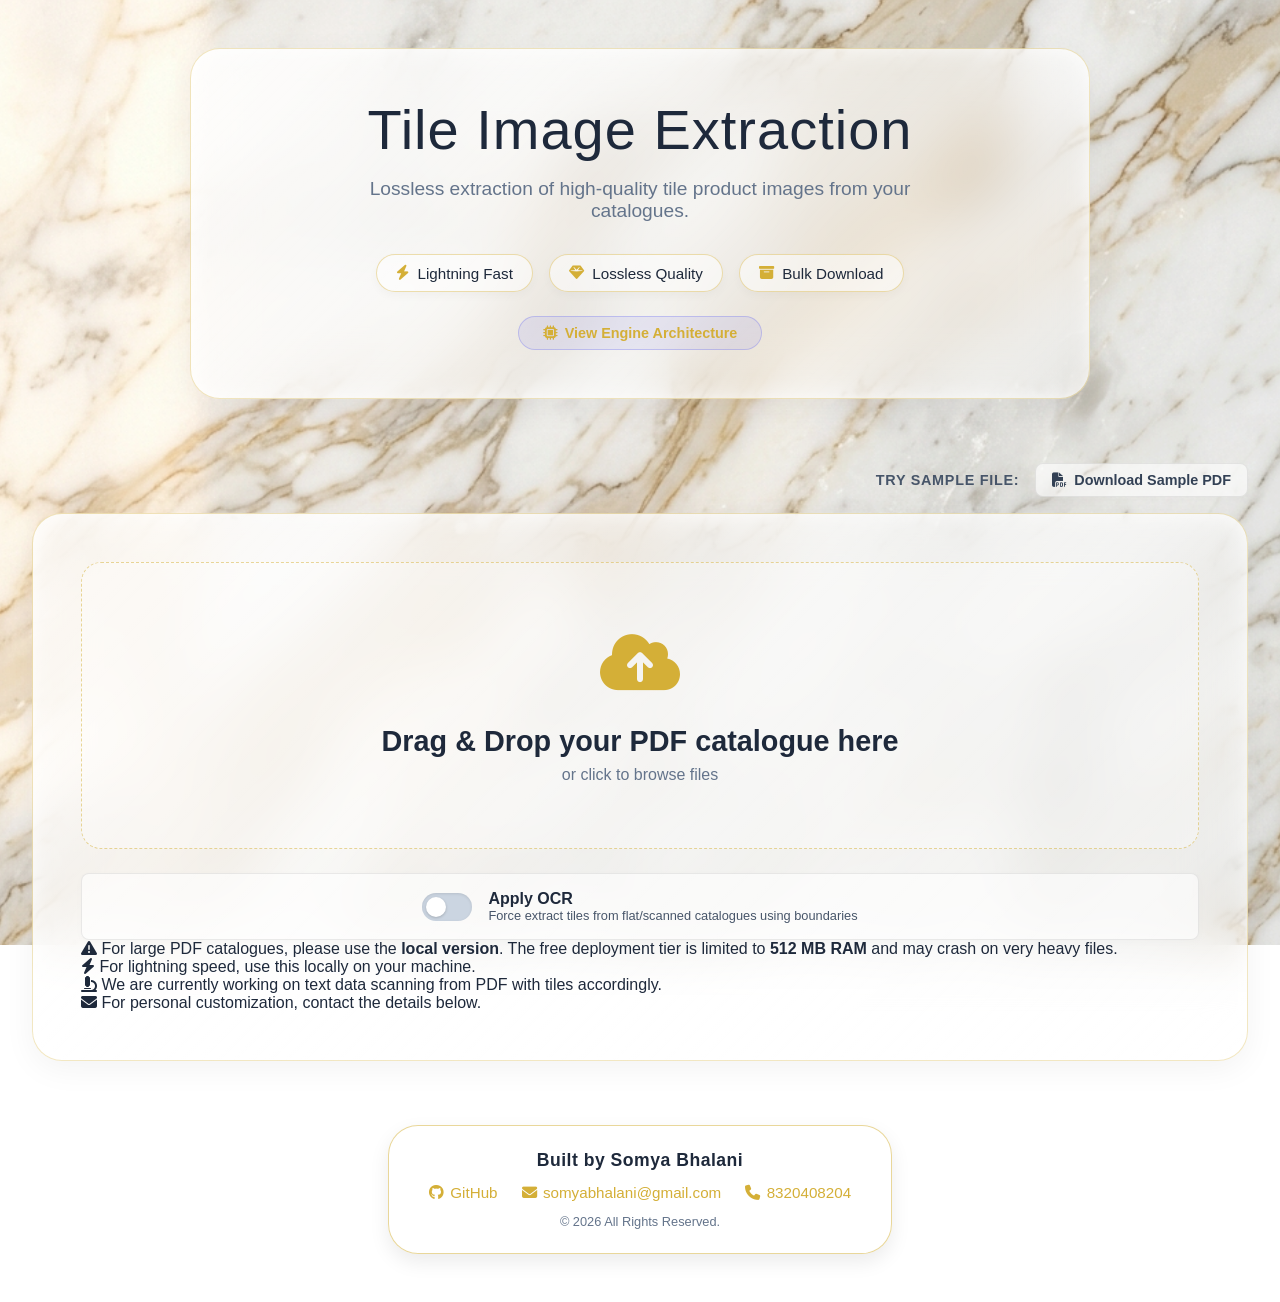
==== commit e2db6507: "Update sample file and simplify button" ====
--- a/static/index.html
+++ b/static/index.html
@@ -158,13 +158,10 @@
         <main>
             <!-- Sample Files sitting directly above the card -->
             <div class="top-samples">
-                <span>Try sample files:</span>
+                <span>Try sample file:</span>
                 <div class="top-samples-links">
                     <a href="/samples/Durastone-AP.pdf" download class="sample-btn">
-                        <i class="fa-solid fa-file-pdf"></i> Durastone
-                    </a>
-                    <a href="/samples/ITALMARMI.pdf" download class="sample-btn">
-                        <i class="fa-solid fa-file-pdf"></i> Italmarmi
+                        <i class="fa-solid fa-file-pdf"></i> Download Sample PDF
                     </a>
                 </div>
             </div>
